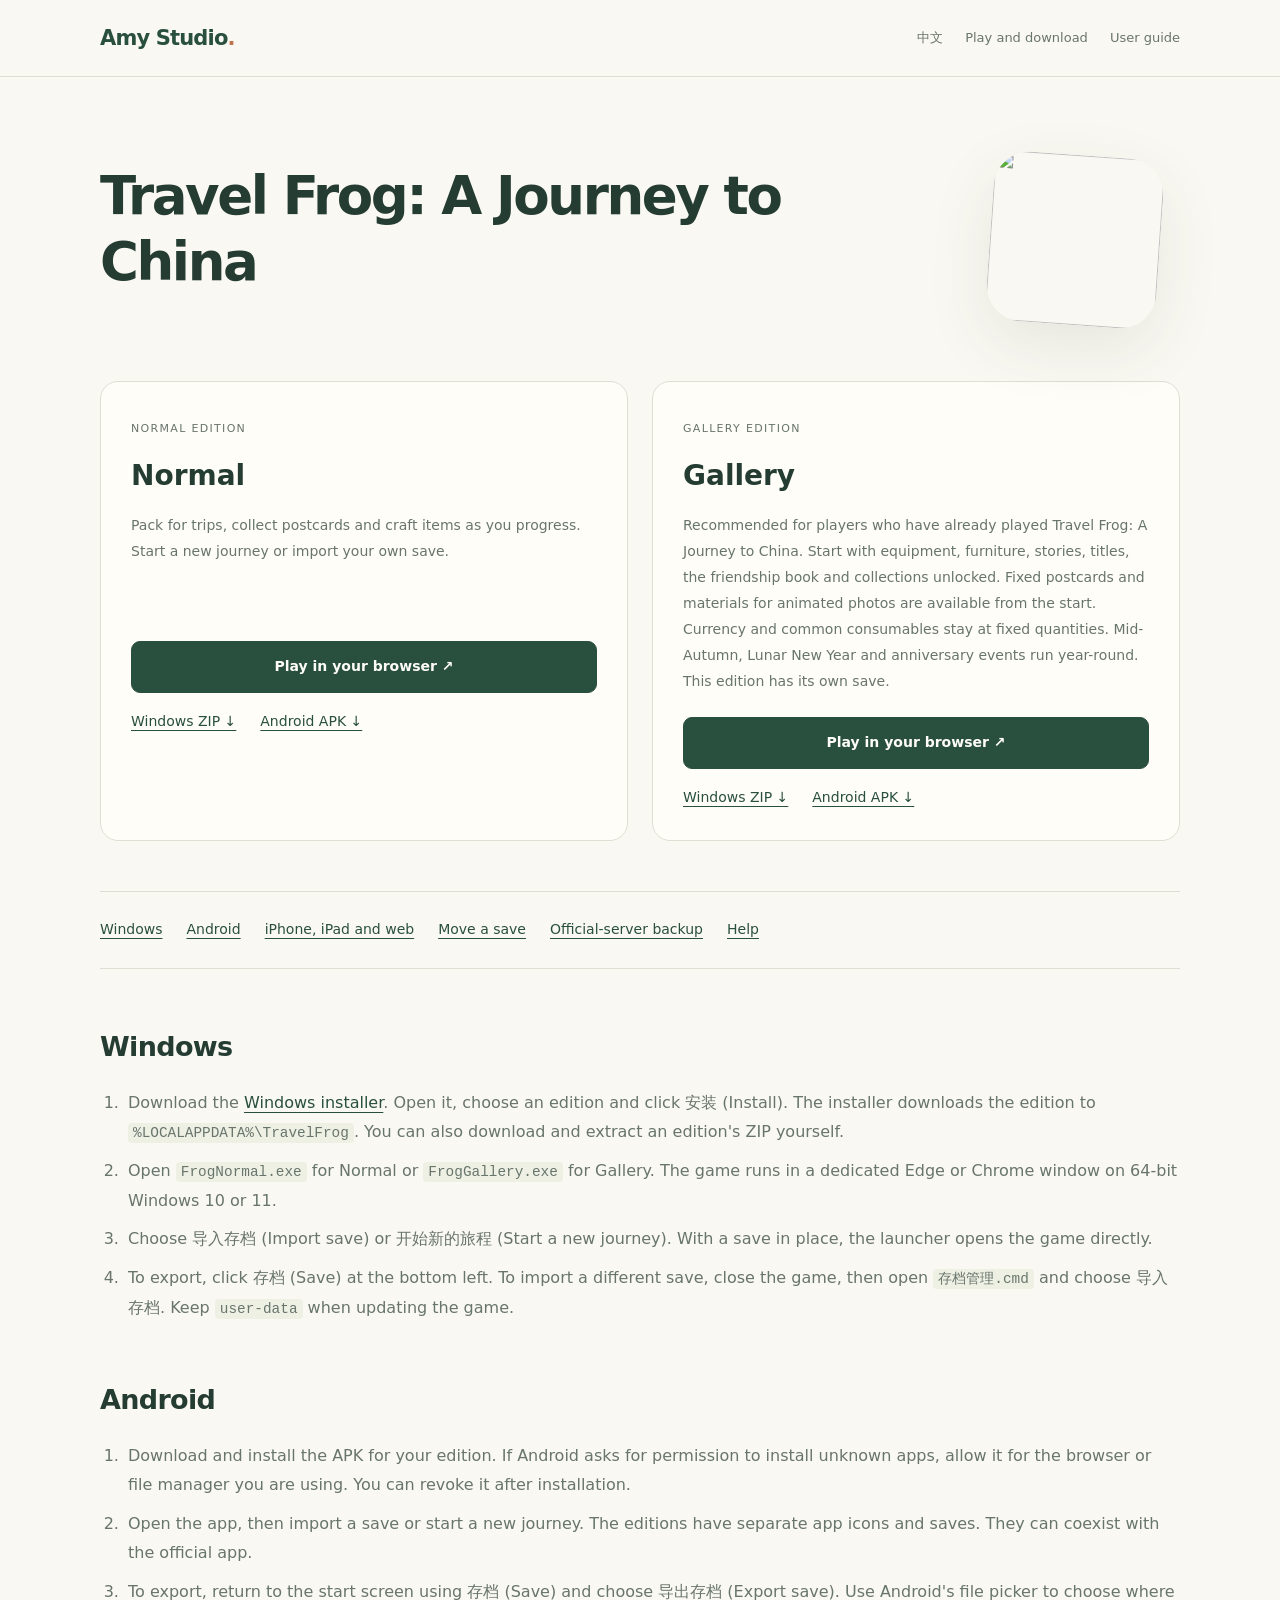
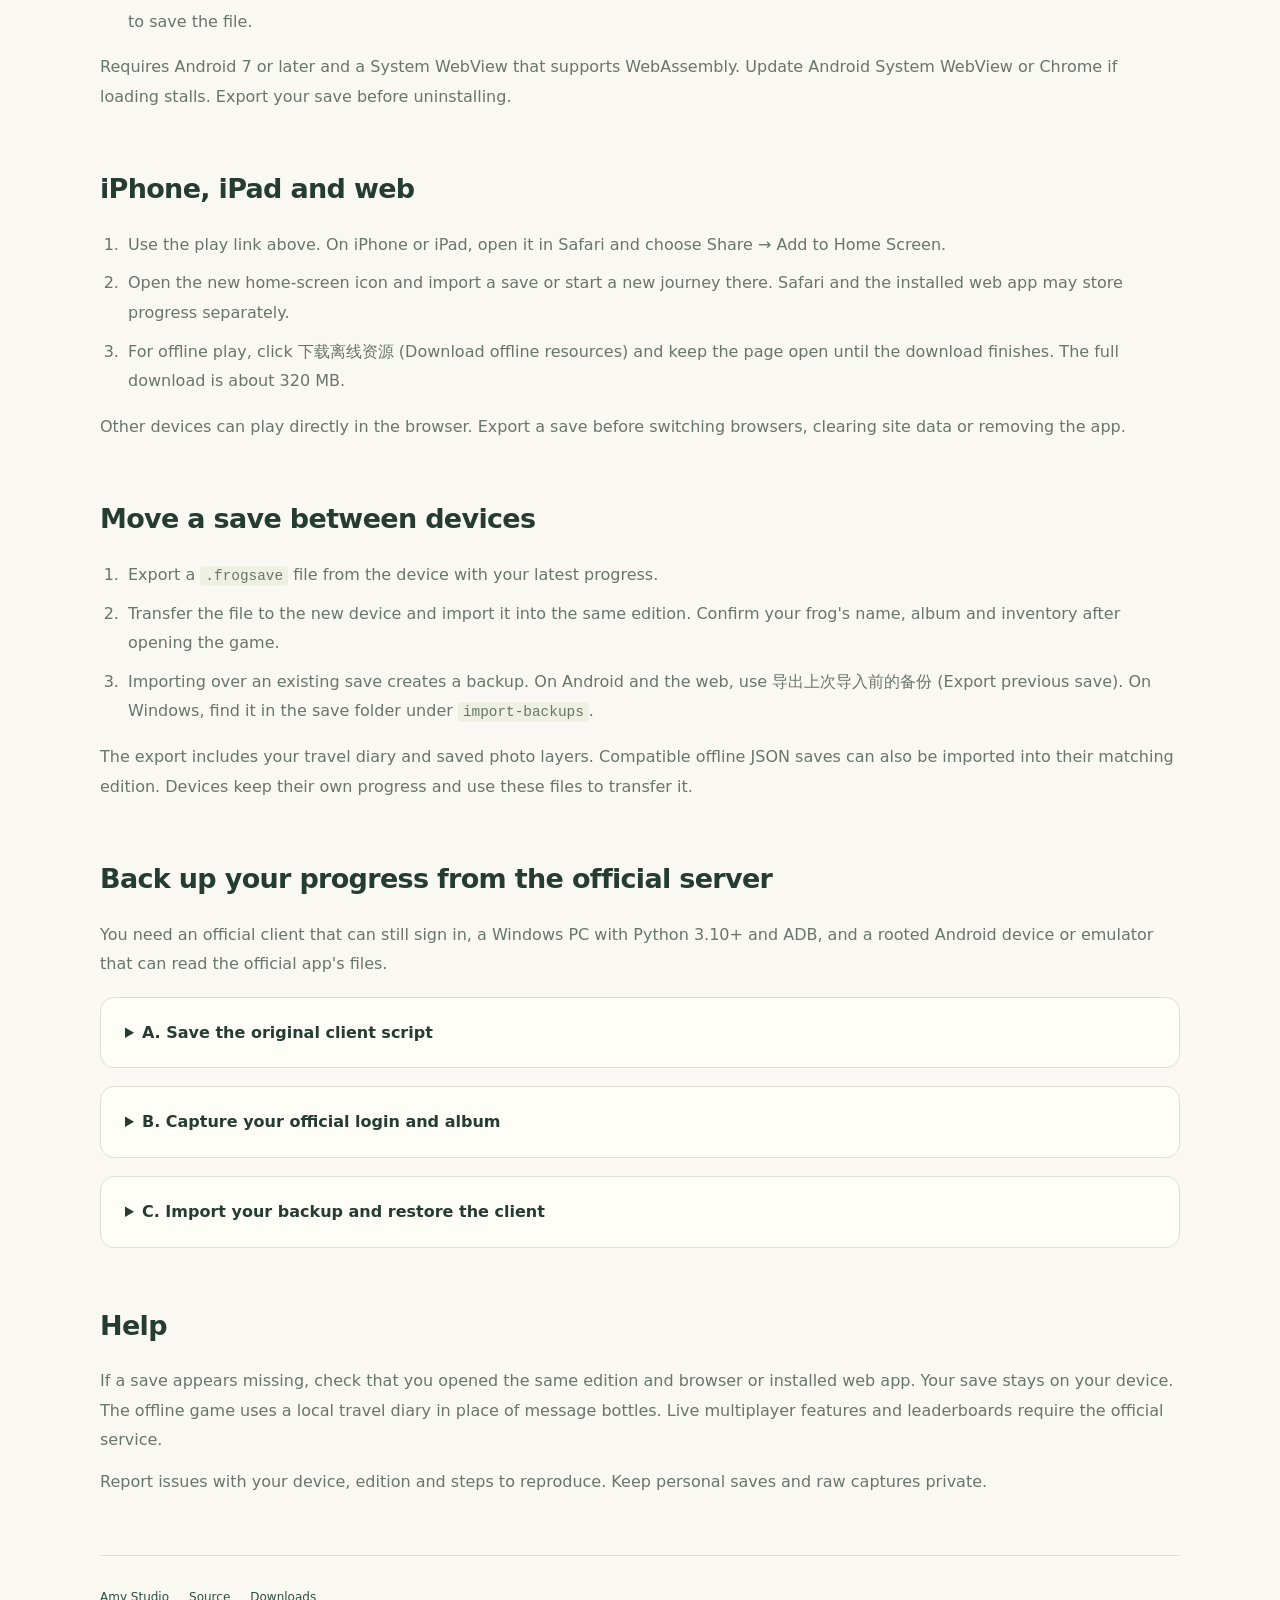
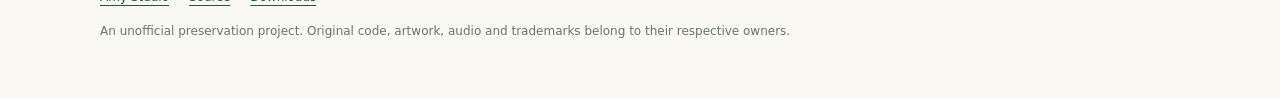
==== mobile/studio.en.html @ 12078e26 "Fix offline client interactions and sign Android editions" ====
<!doctype html>
<html lang="en">
<head>
<meta charset="utf-8"><meta name="viewport" content="width=device-width,initial-scale=1">
<meta name="description" content="Play Travel Frog: A Journey to China offline on the web, Windows or Android.">
<meta name="theme-color" content="#294f3e"><title>Travel Frog: A Journey to China — Amy Studio</title>
<link rel="icon" href="play/icon.png">
<link rel="stylesheet" href="studio.css">
</head>
<body>
<header class="top"><div class="shell"><a class="brand" href="https://amy22707.github.io/amy-studio/">Amy Studio<span>.</span></a><nav aria-label="Page navigation"><a href="index.html" lang="zh-CN" hreflang="zh-CN">中文</a><a href="#versions">Play and download</a><a href="#guide">User guide</a></nav></div></header>
<main class="shell">
<div class="hero"><h1>Travel Frog: A Journey to China</h1><img src="play/icon-192.png" width="170" height="170" alt=""></div>
<div class="grid" id="versions">
<article class="card"><span class="edition">NORMAL EDITION</span><h2>Normal</h2><p>Pack for trips, collect postcards and craft items as you progress. Start a new journey or import your own save.</p><a class="button" href="play/index.html?edition=normal">Play in your browser ↗</a><div class="downloads"><a href="https://github.com/Amy22707/Travel-Frog/releases/latest/download/TravelFrogNormal-Windows.zip">Windows ZIP ↓</a><a href="https://github.com/Amy22707/Travel-Frog/releases/latest/download/FrogNormal.apk">Android APK ↓</a></div></article>
<article class="card"><span class="edition">GALLERY EDITION</span><h2>Gallery</h2><p>Recommended for players who have already played Travel Frog: A Journey to China. Start with equipment, furniture, stories, titles, the friendship book and collections unlocked. Fixed postcards and materials for animated photos are available from the start. Currency and common consumables stay at fixed quantities. Mid-Autumn, Lunar New Year and anniversary events run year-round. This edition has its own save.</p><a class="button" href="play/index.html?edition=gallery">Play in your browser ↗</a><div class="downloads"><a href="https://github.com/Amy22707/Travel-Frog/releases/latest/download/TravelFrogGallery-Windows.zip">Windows ZIP ↓</a><a href="https://github.com/Amy22707/Travel-Frog/releases/latest/download/FrogGallery.apk">Android APK ↓</a></div></article>
</div>
<nav class="contents" id="guide" aria-label="Guide contents"><a href="#windows">Windows</a><a href="#android">Android</a><a href="#ios">iPhone, iPad and web</a><a href="#saves">Move a save</a><a href="#official">Official-server backup</a><a href="#faq">Help</a></nav>
<section id="windows"><h2>Windows</h2><ol>
<li>Download the <a href="https://github.com/Amy22707/Travel-Frog/releases/latest/download/TravelFrogSetup.exe">Windows installer</a>. Open it, choose an edition and click 安装 (Install). The installer downloads the edition to <code>%LOCALAPPDATA%\TravelFrog</code>. You can also download and extract an edition's ZIP yourself.</li>
<li>Open <code>FrogNormal.exe</code> for Normal or <code>FrogGallery.exe</code> for Gallery. The game runs in a dedicated Edge or Chrome window on 64-bit Windows 10 or 11.</li>
<li>Choose 导入存档 (Import save) or 开始新的旅程 (Start a new journey). With a save in place, the launcher opens the game directly.</li>
<li>To export, click 存档 (Save) at the bottom left. To import a different save, close the game, then open <code>存档管理.cmd</code> and choose 导入存档. Keep <code>user-data</code> when updating the game.</li>
</ol></section>
<section id="android"><h2>Android</h2><ol>
<li>Download and install the APK for your edition. If Android asks for permission to install unknown apps, allow it for the browser or file manager you are using. You can revoke it after installation.</li>
<li>Open the app, then import a save or start a new journey. The editions have separate app icons and saves. They can coexist with the official app.</li>
<li>To export, return to the start screen using 存档 (Save) and choose 导出存档 (Export save). Use Android's file picker to choose where to save the file.</li>
</ol><p>Requires Android 7 or later and a System WebView that supports WebAssembly. Update Android System WebView or Chrome if loading stalls. Export your save before uninstalling.</p></section>
<section id="ios"><h2>iPhone, iPad and web</h2><ol>
<li>Use the play link above. On iPhone or iPad, open it in Safari and choose Share → Add to Home Screen.</li>
<li>Open the new home-screen icon and import a save or start a new journey there. Safari and the installed web app may store progress separately.</li>
<li>For offline play, click 下载离线资源 (Download offline resources) and keep the page open until the download finishes. The full download is about 320 MB.</li>
</ol><p>Other devices can play directly in the browser. Export a save before switching browsers, clearing site data or removing the app.</p></section>
<section id="saves"><h2>Move a save between devices</h2><ol>
<li>Export a <code>.frogsave</code> file from the device with your latest progress.</li>
<li>Transfer the file to the new device and import it into the same edition. Confirm your frog's name, album and inventory after opening the game.</li>
<li>Importing over an existing save creates a backup. On Android and the web, use 导出上次导入前的备份 (Export previous save). On Windows, find it in the save folder under <code>import-backups</code>.</li>
</ol><p>The export includes your travel diary and saved photo layers. Compatible offline JSON saves can also be imported into their matching edition. Devices keep their own progress and use these files to transfer it.</p></section>
<section id="official"><h2>Back up your progress from the official server</h2>
<p>You need an official client that can still sign in, a Windows PC with Python 3.10+ and ADB, and a rooted Android device or emulator that can read the official app's files.</p>
<details><summary>A. Save the original client script</summary><p>Close the official app. In CMD, connect to the device, open a shell, become root and locate the hot-update script:</p>
<pre><code>adb shell
su
find /data/data/com.aligames.lxqw.hhb/files -type f -path '*/main.min.js#/*'</code></pre>
<p>Identify the exact file used by the running client. Replace <code>EXACT_PATH</code> below with its full path and make a backup from the root shell:</p>
<pre><code>cat "EXACT_PATH" &gt; /sdcard/Download/main.original.js
exit
exit
adb pull /sdcard/Download/main.original.js main.original.js</code></pre></details>
<details><summary>B. Capture your official login and album</summary><p>Download and extract the <a href="https://github.com/Amy22707/Travel-Frog">project source</a>. Open CMD in that directory and prepare the logging patch. Put <code>main.original.js</code> in the same directory first.</p>
<pre><code>python tools\capture\prepare_capture_client.py --input main.original.js --output main.capture.js
adb push main.capture.js /sdcard/Download/main.capture.js
adb shell
su
cat /sdcard/Download/main.capture.js &gt; "EXACT_PATH"
exit
exit</code></pre>
<p>Open a separate CMD window and start capture before opening the official app:</p>
<pre><code>adb logcat -v threadtime &gt; official_raw_logcat_LOCAL_ONLY.txt</code></pre>
<p>Sign in and wait for your courtyard and room to load. Visit your albums, gift box, recycle bin, animated photos, diary and other screens whose progress you want to keep. Open individual photos to capture their layers. Close the app, then stop logging with Ctrl+C.</p></details>
<details><summary>C. Import your backup and restore the client</summary>
<pre><code>python tools\capture\parse_warehouse_capture.py --src official_raw_logcat_LOCAL_ONLY.txt --out official-backup</code></pre>
<p>Check the generated summaries for missing data or parsing errors. Import <code>official-backup\protocol_full_LOCAL_ONLY.jsonl</code> into the Normal edition, then export a <code>.frogsave</code>. Keep the raw log and full protocol file on your own device. Restore the original script while the official app is closed:</p>
<pre><code>adb push main.original.js /sdcard/Download/main.original.js
adb shell
su
cat /sdcard/Download/main.original.js &gt; "EXACT_PATH"
exit
exit</code></pre></details>
</section>
<section id="faq"><h2>Help</h2><p>If a save appears missing, check that you opened the same edition and browser or installed web app. Your save stays on your device. The offline game uses a local travel diary in place of message bottles. Live multiplayer features and leaderboards require the official service.</p><p>Report issues with your device, edition and steps to reproduce. Keep personal saves and raw captures private.</p></section>
</main>
<footer class="shell"><div class="links"><a href="https://amy22707.github.io/amy-studio/">Amy Studio</a><a href="https://github.com/Amy22707/Travel-Frog">Source</a><a href="https://github.com/Amy22707/Travel-Frog/releases">Downloads</a></div><p>An unofficial preservation project. Original code, artwork, audio and trademarks belong to their respective owners.</p></footer>
</body>
</html>
---- mobile/studio.css ----
:root{color-scheme:light;--bg:#faf8f2;--paper:#fffdf8;--ink:#243c32;--muted:#68756c;--line:#dedfd3;--accent:#294f3e;--soft:#eef0e3;font-family:"Segoe UI","Noto Sans SC","Microsoft YaHei",system-ui,sans-serif}
*{box-sizing:border-box}html{scroll-behavior:smooth;scroll-padding-top:84px}body{margin:0;background:var(--bg);color:var(--ink);line-height:1.85}a{color:var(--accent);text-underline-offset:4px}a:focus-visible,summary:focus-visible{outline:2px solid var(--accent);outline-offset:5px}.shell{width:min(1080px,calc(100% - 64px));margin:auto}.top{border-bottom:1px solid var(--line)}.top .shell{min-height:76px;display:flex;align-items:center;justify-content:space-between;gap:20px}.brand{font-size:21px;font-weight:700;letter-spacing:-.04em;text-decoration:none}.brand span{color:#c0744d}.top nav{display:flex;gap:22px;font-size:13px}.top nav a{text-decoration:none;color:var(--muted)}.hero{display:grid;grid-template-columns:1fr 190px;gap:60px;align-items:center;padding:78px 0 56px}.eyebrow{font-size:11px;letter-spacing:.14em;color:var(--muted);margin:0 0 18px}.hero h1{font-size:clamp(32px,5vw,53px);line-height:1.25;letter-spacing:-.045em;margin:0 0 22px;font-weight:600}.hero p{max-width:630px}.hero img{width:170px;border-radius:36px;transform:rotate(4deg);box-shadow:0 22px 64px #29422f18}p{margin:12px 0;color:var(--muted)}.tags{display:flex;flex-wrap:wrap;gap:8px;margin-top:22px}.tags span{border:1px solid var(--line);border-radius:6px;padding:3px 10px;font-size:12px}.grid{display:grid;grid-template-columns:1fr 1fr;gap:24px}.card{padding:30px;border:1px solid var(--line);border-radius:18px;background:var(--paper)}.card h2{margin:8px 0;font-size:28px;font-weight:600}.edition{font-size:11px;letter-spacing:.12em;color:var(--muted)}.card p{min-height:106px;font-size:14px}.button{display:flex;align-items:center;justify-content:center;padding:12px 20px;border:1px solid var(--accent);border-radius:9px;text-decoration:none;font-size:14px;font-weight:600;background:var(--accent);color:var(--paper);margin:22px 0 16px}.downloads{display:flex;gap:24px;flex-wrap:wrap;font-size:14px}.note{background:var(--soft);border-radius:12px;padding:18px 22px;font-size:14px;margin:26px 0}.note p{margin:0}.contents{display:flex;flex-wrap:wrap;gap:10px 24px;padding:25px 0;border-block:1px solid var(--line);margin:50px 0}.contents a{font-size:14px}section{margin:58px 0}section h2{font-size:27px;line-height:1.5;font-weight:600;letter-spacing:-.025em;margin:0 0 20px}h3{font-size:18px;margin:28px 0 12px}ol,ul{padding-left:24px;color:var(--muted)}li{padding-left:4px;margin:9px 0}strong{color:var(--ink);font-weight:600}code{font-family:Consolas,ui-monospace,monospace;font-size:.9em;background:var(--soft);padding:2px 5px;border-radius:4px;overflow-wrap:anywhere}pre{padding:20px;border:1px solid var(--line);border-radius:12px;background:var(--paper);overflow:auto;line-height:1.7}pre code{background:transparent;padding:0;overflow-wrap:normal}.table-wrap{overflow:auto}table{width:100%;border-collapse:collapse;font-size:14px;text-align:left}td,th{padding:13px 15px;border-bottom:1px solid var(--line)}td{color:var(--muted)}th{background:var(--soft)}details{border:1px solid var(--line);border-radius:14px;background:var(--paper);padding:20px 24px;margin:18px 0}summary{cursor:pointer;font-size:16px;font-weight:600}.fine{font-size:13px}footer{margin-top:70px;padding:30px 0 45px;border-top:1px solid var(--line);font-size:12px;color:var(--muted)}footer .links{display:flex;gap:20px;margin-bottom:12px}.section-no{font-size:12px;color:#aa6949;display:block;letter-spacing:.12em;margin-bottom:8px}
@media(prefers-color-scheme:dark){:root{color-scheme:dark;--bg:#151d19;--paper:#1c2721;--ink:#ecf0e5;--muted:#abb9ad;--line:#36443b;--accent:#b8d7b8;--soft:#2b3b2e}.button{color:var(--bg)}}
@media(max-width:640px){.shell{width:calc(100% - 36px)}.top .shell{min-height:68px}.top nav{gap:14px}.top nav a[href="#versions"]{display:none}.hero{grid-template-columns:1fr 80px;gap:16px;padding:44px 0 34px}.hero img{width:76px;height:auto;border-radius:18px;align-self:start;margin-top:25px}.hero h1{font-size:32px}.hero p{font-size:14px}.eyebrow{font-size:10px}.grid{grid-template-columns:1fr}.card{padding:24px}.card p{min-height:0}section{margin:42px 0}section h2{font-size:23px}.contents{margin:34px 0}details{padding:18px}pre{padding:14px;font-size:12px}}
@media(prefers-reduced-motion:reduce){html{scroll-behavior:auto}}
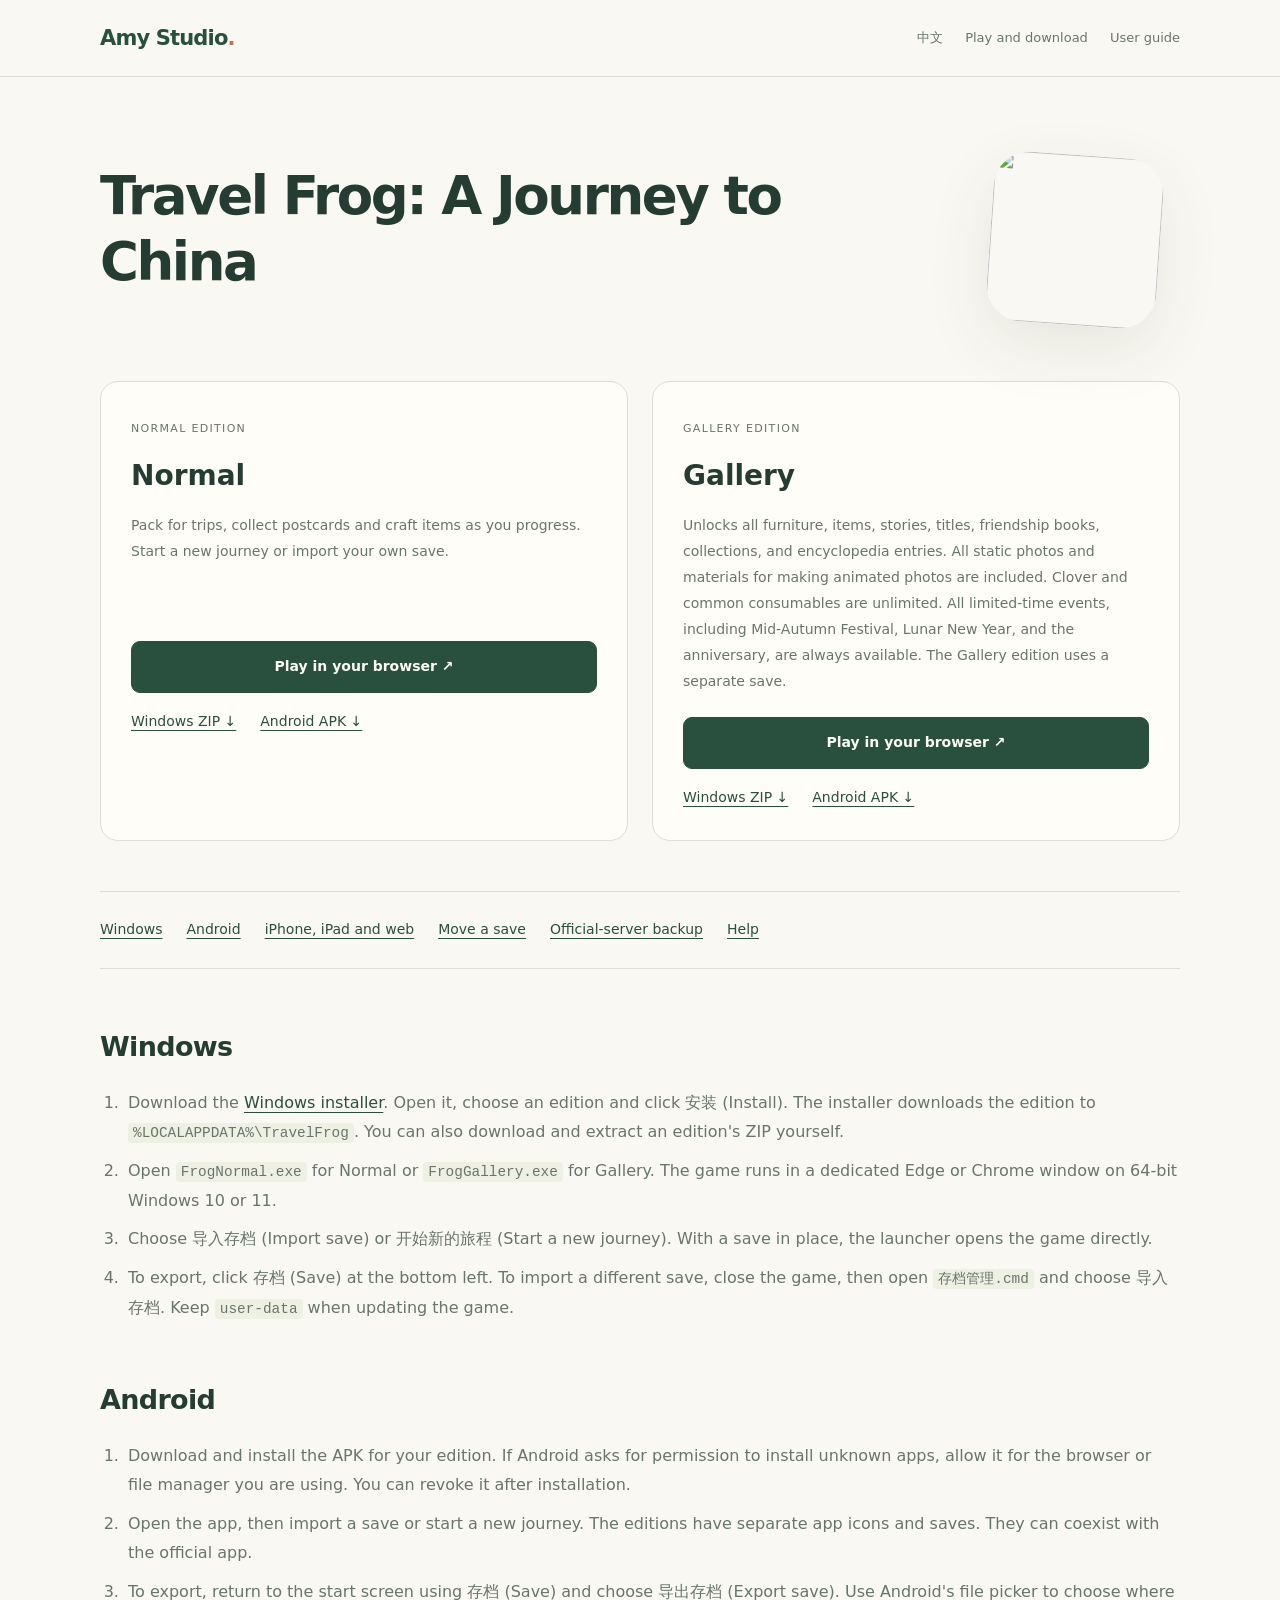
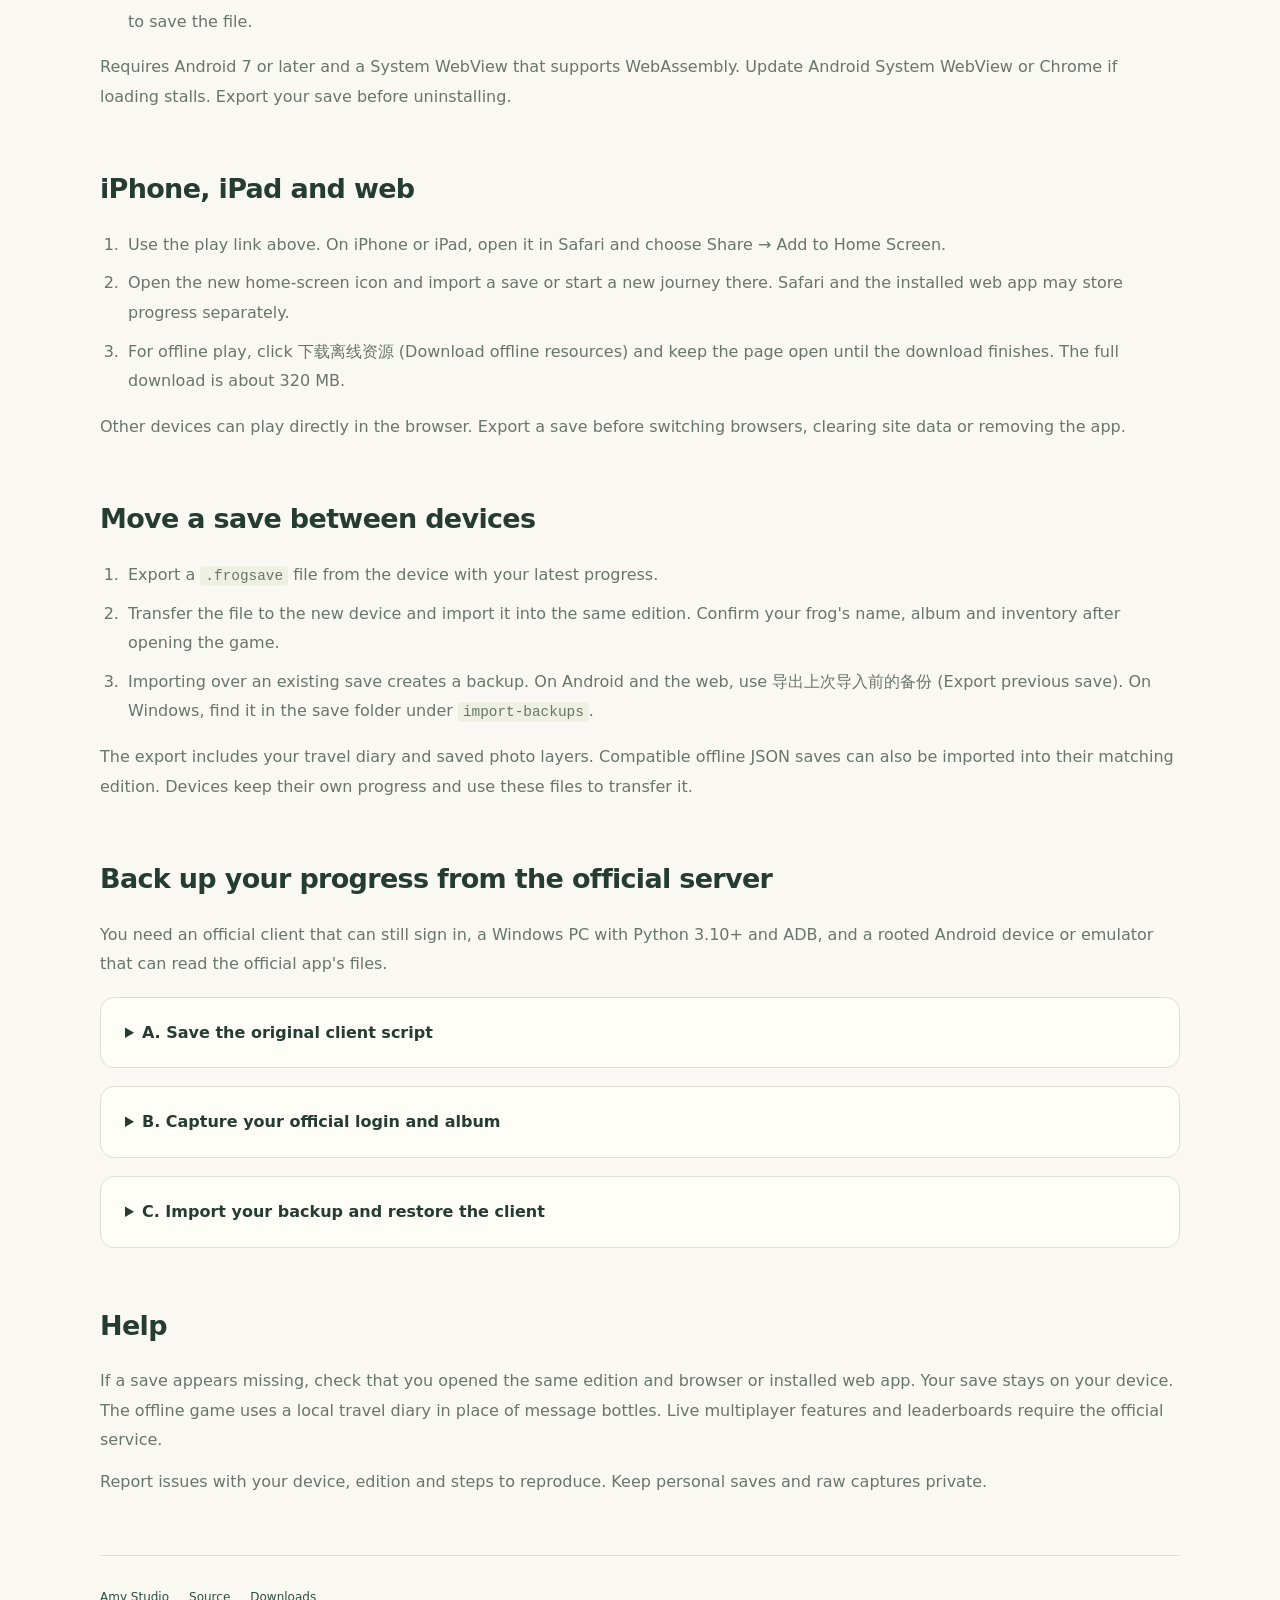
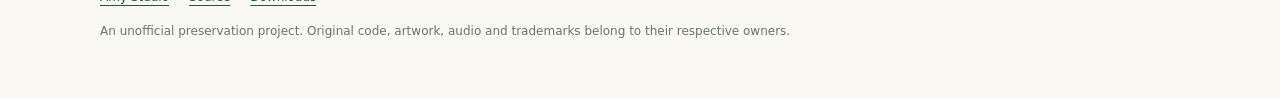
==== commit 9df466d9: "Update Gallery edition text in the web templates" ====
--- a/mobile/studio.en.html
+++ b/mobile/studio.en.html
@@ -13,7 +13,7 @@
 <div class="hero"><h1>Travel Frog: A Journey to China</h1><img src="play/icon-192.png" width="170" height="170" alt=""></div>
 <div class="grid" id="versions">
 <article class="card"><span class="edition">NORMAL EDITION</span><h2>Normal</h2><p>Pack for trips, collect postcards and craft items as you progress. Start a new journey or import your own save.</p><a class="button" href="play/index.html?edition=normal">Play in your browser ↗</a><div class="downloads"><a href="https://github.com/Amy22707/Travel-Frog/releases/latest/download/TravelFrogNormal-Windows.zip">Windows ZIP ↓</a><a href="https://github.com/Amy22707/Travel-Frog/releases/latest/download/FrogNormal.apk">Android APK ↓</a></div></article>
-<article class="card"><span class="edition">GALLERY EDITION</span><h2>Gallery</h2><p>Recommended for players who have already played Travel Frog: A Journey to China. Start with equipment, furniture, stories, titles, the friendship book and collections unlocked. Fixed postcards and materials for animated photos are available from the start. Currency and common consumables stay at fixed quantities. Mid-Autumn, Lunar New Year and anniversary events run year-round. This edition has its own save.</p><a class="button" href="play/index.html?edition=gallery">Play in your browser ↗</a><div class="downloads"><a href="https://github.com/Amy22707/Travel-Frog/releases/latest/download/TravelFrogGallery-Windows.zip">Windows ZIP ↓</a><a href="https://github.com/Amy22707/Travel-Frog/releases/latest/download/FrogGallery.apk">Android APK ↓</a></div></article>
+<article class="card"><span class="edition">GALLERY EDITION</span><h2>Gallery</h2><p>Unlocks all furniture, items, stories, titles, friendship books, collections, and encyclopedia entries. All static photos and materials for making animated photos are included. Clover and common consumables are unlimited. All limited-time events, including Mid-Autumn Festival, Lunar New Year, and the anniversary, are always available. The Gallery edition uses a separate save.</p><a class="button" href="play/index.html?edition=gallery">Play in your browser ↗</a><div class="downloads"><a href="https://github.com/Amy22707/Travel-Frog/releases/latest/download/TravelFrogGallery-Windows.zip">Windows ZIP ↓</a><a href="https://github.com/Amy22707/Travel-Frog/releases/latest/download/FrogGallery.apk">Android APK ↓</a></div></article>
 </div>
 <nav class="contents" id="guide" aria-label="Guide contents"><a href="#windows">Windows</a><a href="#android">Android</a><a href="#ios">iPhone, iPad and web</a><a href="#saves">Move a save</a><a href="#official">Official-server backup</a><a href="#faq">Help</a></nav>
 <section id="windows"><h2>Windows</h2><ol>
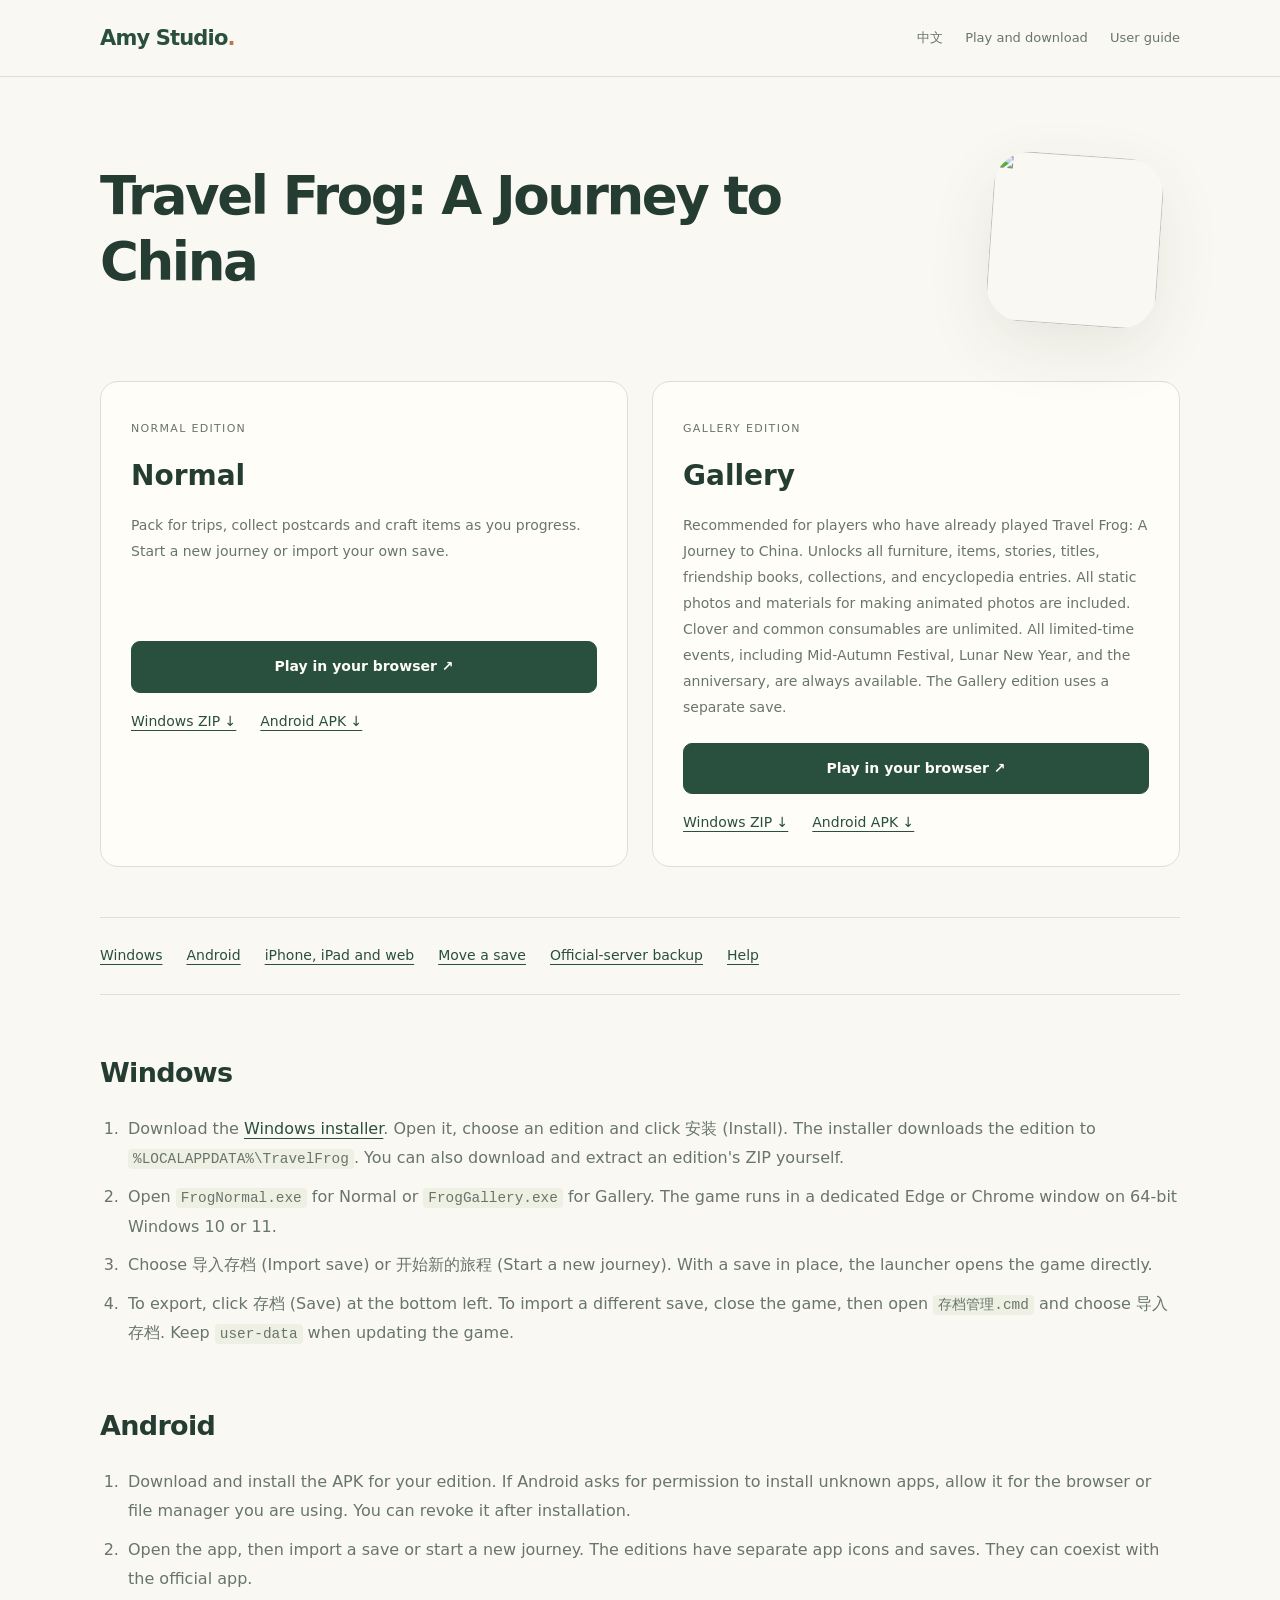
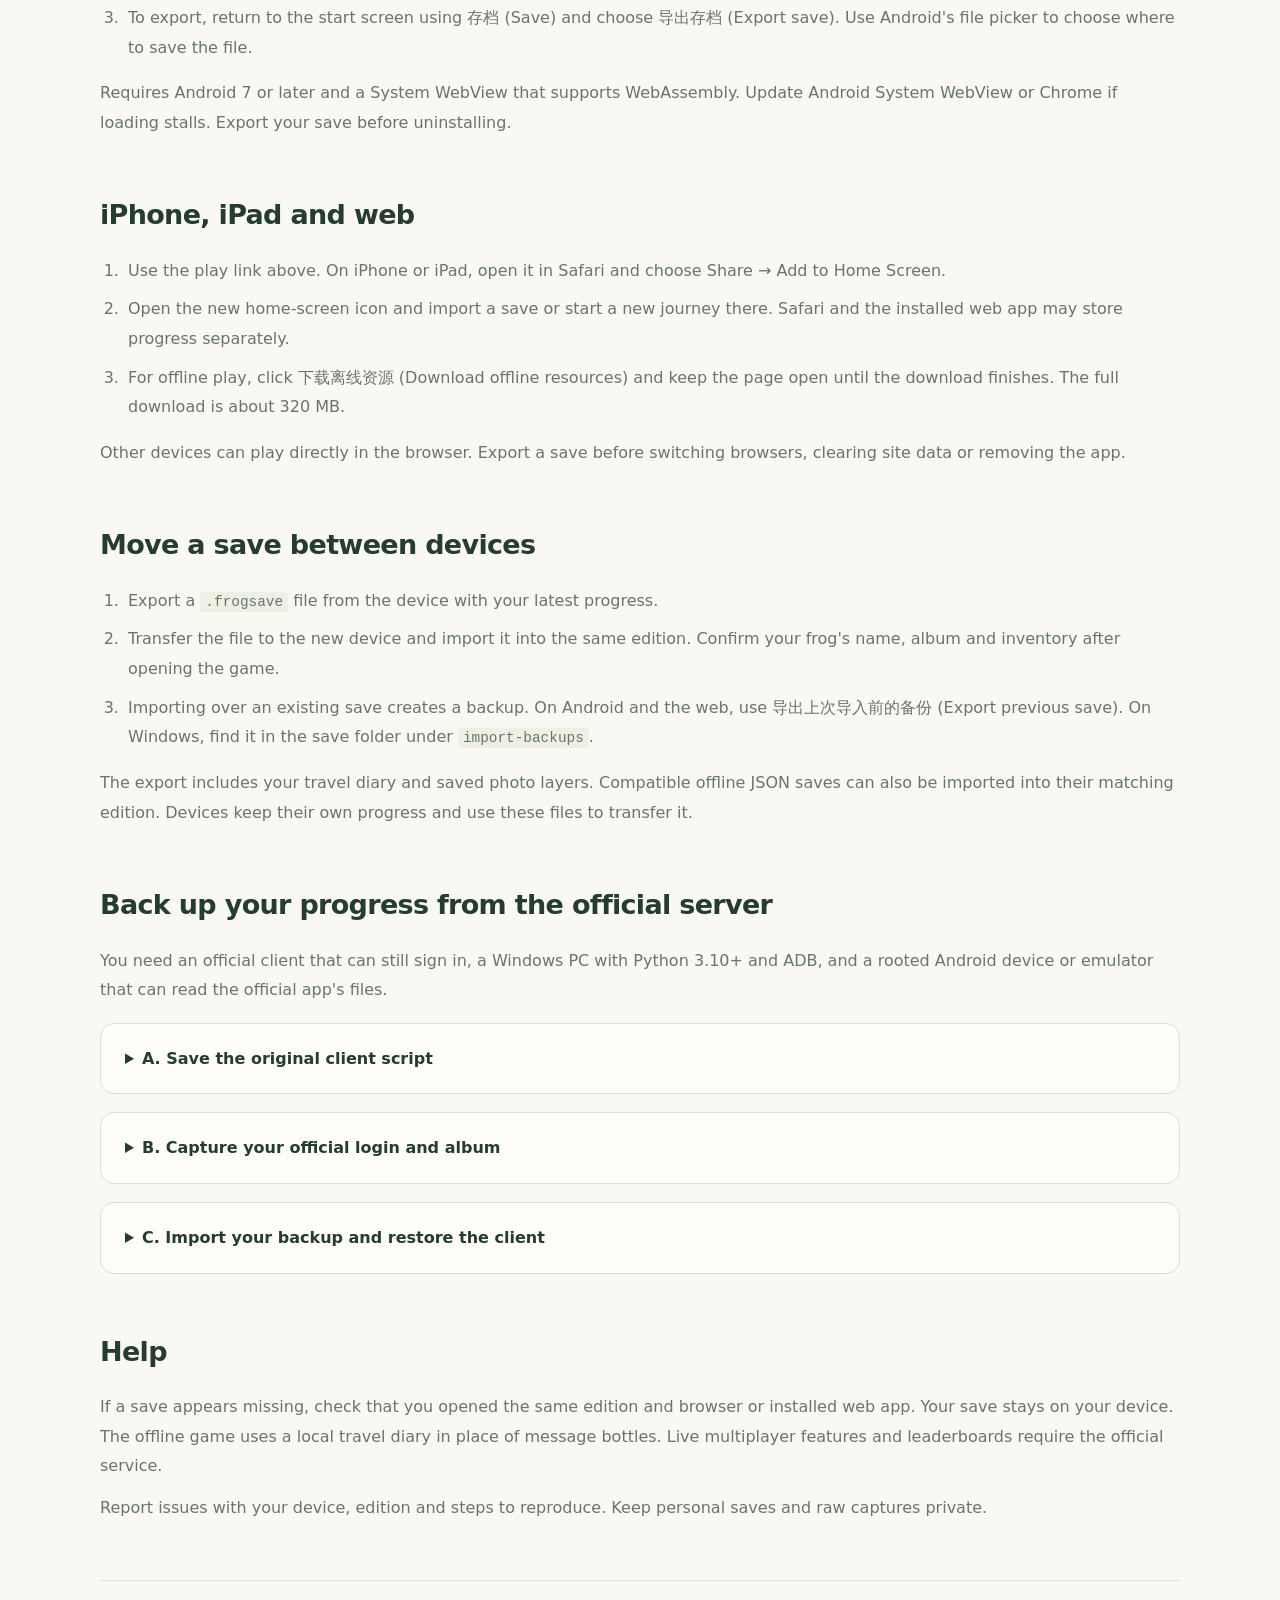
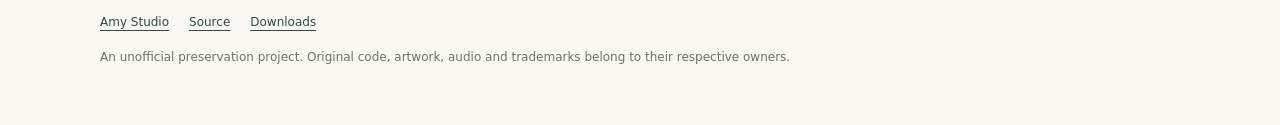
==== commit 2126c98f: "Restore the Gallery edition recommendation" ====
--- a/mobile/studio.en.html
+++ b/mobile/studio.en.html
@@ -13,7 +13,7 @@
 <div class="hero"><h1>Travel Frog: A Journey to China</h1><img src="play/icon-192.png" width="170" height="170" alt=""></div>
 <div class="grid" id="versions">
 <article class="card"><span class="edition">NORMAL EDITION</span><h2>Normal</h2><p>Pack for trips, collect postcards and craft items as you progress. Start a new journey or import your own save.</p><a class="button" href="play/index.html?edition=normal">Play in your browser ↗</a><div class="downloads"><a href="https://github.com/Amy22707/Travel-Frog/releases/latest/download/TravelFrogNormal-Windows.zip">Windows ZIP ↓</a><a href="https://github.com/Amy22707/Travel-Frog/releases/latest/download/FrogNormal.apk">Android APK ↓</a></div></article>
-<article class="card"><span class="edition">GALLERY EDITION</span><h2>Gallery</h2><p>Unlocks all furniture, items, stories, titles, friendship books, collections, and encyclopedia entries. All static photos and materials for making animated photos are included. Clover and common consumables are unlimited. All limited-time events, including Mid-Autumn Festival, Lunar New Year, and the anniversary, are always available. The Gallery edition uses a separate save.</p><a class="button" href="play/index.html?edition=gallery">Play in your browser ↗</a><div class="downloads"><a href="https://github.com/Amy22707/Travel-Frog/releases/latest/download/TravelFrogGallery-Windows.zip">Windows ZIP ↓</a><a href="https://github.com/Amy22707/Travel-Frog/releases/latest/download/FrogGallery.apk">Android APK ↓</a></div></article>
+<article class="card"><span class="edition">GALLERY EDITION</span><h2>Gallery</h2><p>Recommended for players who have already played Travel Frog: A Journey to China. Unlocks all furniture, items, stories, titles, friendship books, collections, and encyclopedia entries. All static photos and materials for making animated photos are included. Clover and common consumables are unlimited. All limited-time events, including Mid-Autumn Festival, Lunar New Year, and the anniversary, are always available. The Gallery edition uses a separate save.</p><a class="button" href="play/index.html?edition=gallery">Play in your browser ↗</a><div class="downloads"><a href="https://github.com/Amy22707/Travel-Frog/releases/latest/download/TravelFrogGallery-Windows.zip">Windows ZIP ↓</a><a href="https://github.com/Amy22707/Travel-Frog/releases/latest/download/FrogGallery.apk">Android APK ↓</a></div></article>
 </div>
 <nav class="contents" id="guide" aria-label="Guide contents"><a href="#windows">Windows</a><a href="#android">Android</a><a href="#ios">iPhone, iPad and web</a><a href="#saves">Move a save</a><a href="#official">Official-server backup</a><a href="#faq">Help</a></nav>
 <section id="windows"><h2>Windows</h2><ol>
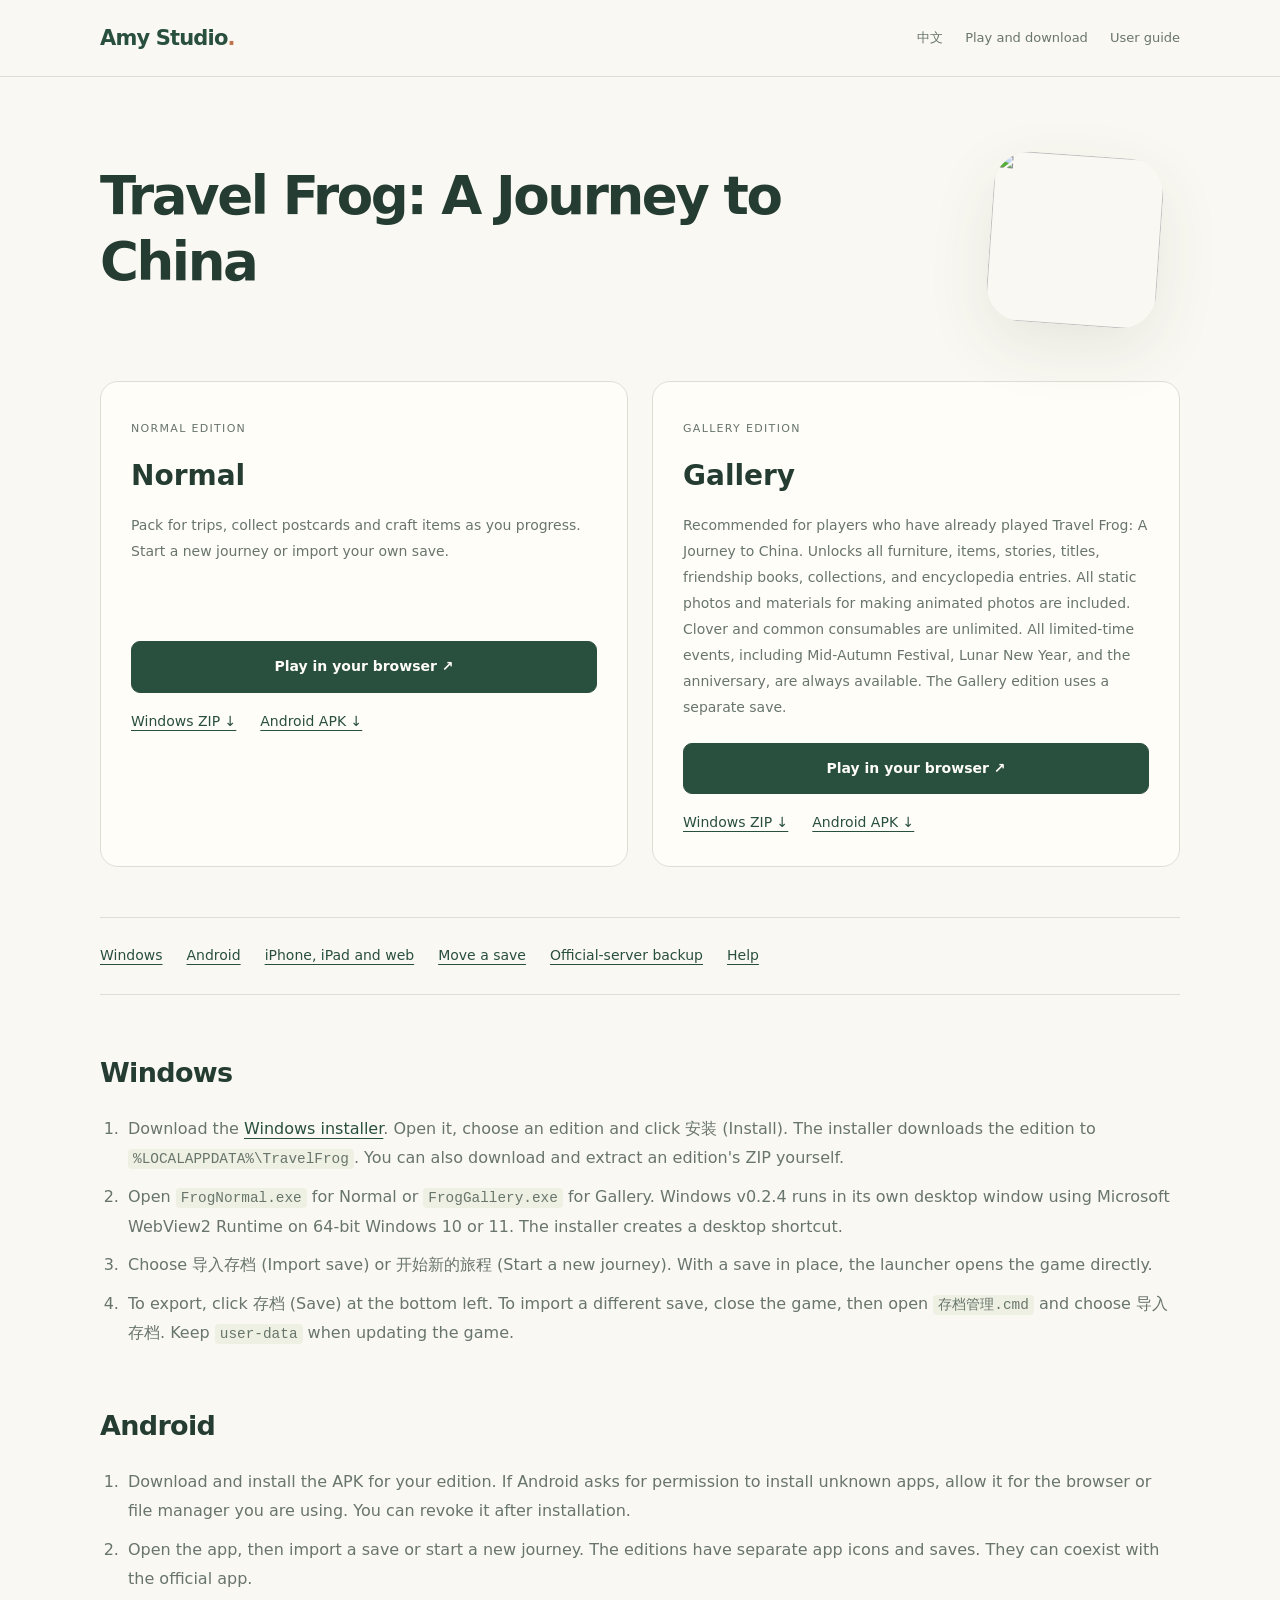
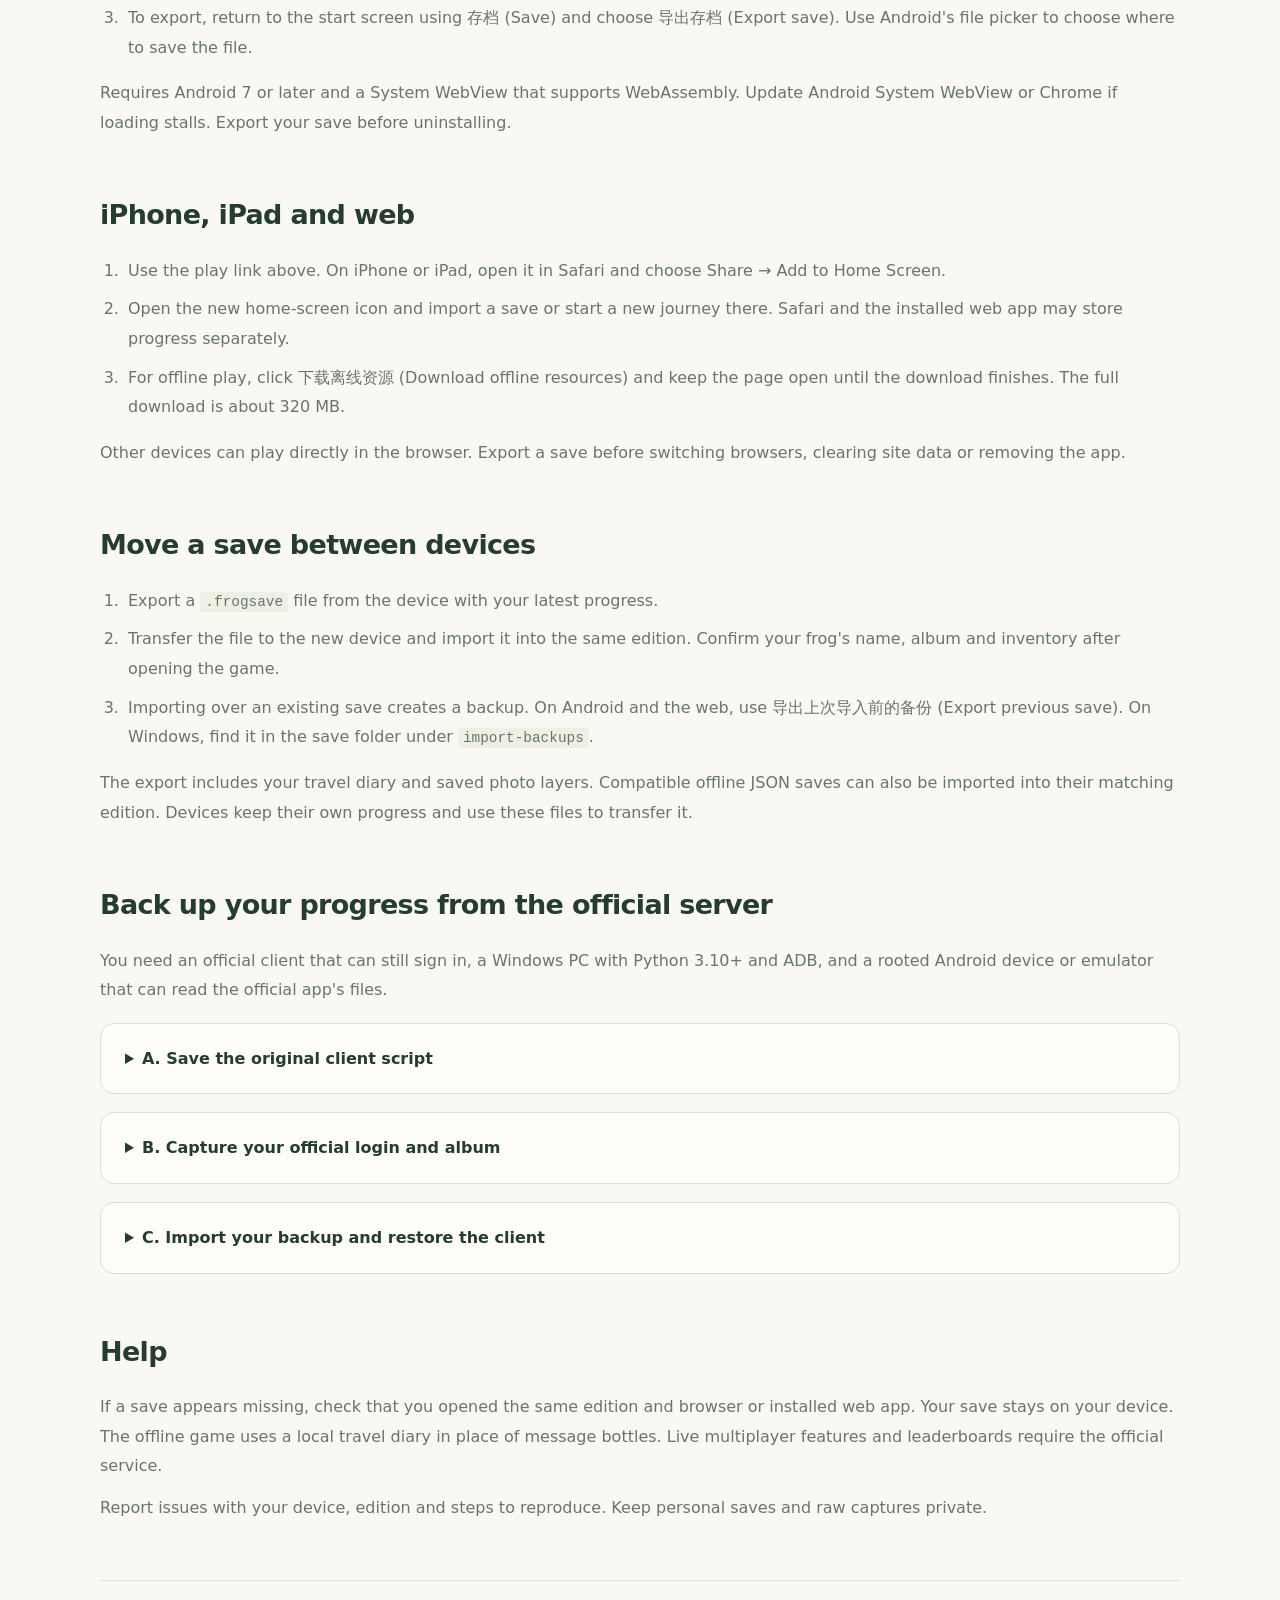
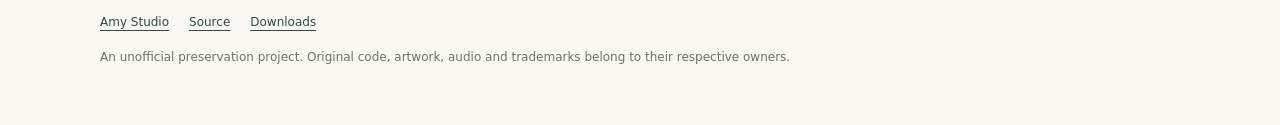
==== commit 7e9147c5: "Run Windows editions in native WebView2 windows" ====
--- a/mobile/studio.en.html
+++ b/mobile/studio.en.html
@@ -12,13 +12,13 @@
 <main class="shell">
 <div class="hero"><h1>Travel Frog: A Journey to China</h1><img src="play/icon-192.png" width="170" height="170" alt=""></div>
 <div class="grid" id="versions">
-<article class="card"><span class="edition">NORMAL EDITION</span><h2>Normal</h2><p>Pack for trips, collect postcards and craft items as you progress. Start a new journey or import your own save.</p><a class="button" href="play/index.html?edition=normal">Play in your browser ↗</a><div class="downloads"><a href="https://github.com/Amy22707/Travel-Frog/releases/latest/download/TravelFrogNormal-Windows.zip">Windows ZIP ↓</a><a href="https://github.com/Amy22707/Travel-Frog/releases/latest/download/FrogNormal.apk">Android APK ↓</a></div></article>
-<article class="card"><span class="edition">GALLERY EDITION</span><h2>Gallery</h2><p>Recommended for players who have already played Travel Frog: A Journey to China. Unlocks all furniture, items, stories, titles, friendship books, collections, and encyclopedia entries. All static photos and materials for making animated photos are included. Clover and common consumables are unlimited. All limited-time events, including Mid-Autumn Festival, Lunar New Year, and the anniversary, are always available. The Gallery edition uses a separate save.</p><a class="button" href="play/index.html?edition=gallery">Play in your browser ↗</a><div class="downloads"><a href="https://github.com/Amy22707/Travel-Frog/releases/latest/download/TravelFrogGallery-Windows.zip">Windows ZIP ↓</a><a href="https://github.com/Amy22707/Travel-Frog/releases/latest/download/FrogGallery.apk">Android APK ↓</a></div></article>
+<article class="card"><span class="edition">NORMAL EDITION</span><h2>Normal</h2><p>Pack for trips, collect postcards and craft items as you progress. Start a new journey or import your own save.</p><a class="button" href="play/index.html?edition=normal">Play in your browser ↗</a><div class="downloads"><a href="https://github.com/Amy22707/Travel-Frog/releases/latest/download/TravelFrogNormal-Windows.zip">Windows ZIP ↓</a><a href="https://github.com/Amy22707/Travel-Frog/releases/download/v0.2.3/FrogNormal.apk">Android APK ↓</a></div></article>
+<article class="card"><span class="edition">GALLERY EDITION</span><h2>Gallery</h2><p>Recommended for players who have already played Travel Frog: A Journey to China. Unlocks all furniture, items, stories, titles, friendship books, collections, and encyclopedia entries. All static photos and materials for making animated photos are included. Clover and common consumables are unlimited. All limited-time events, including Mid-Autumn Festival, Lunar New Year, and the anniversary, are always available. The Gallery edition uses a separate save.</p><a class="button" href="play/index.html?edition=gallery">Play in your browser ↗</a><div class="downloads"><a href="https://github.com/Amy22707/Travel-Frog/releases/latest/download/TravelFrogGallery-Windows.zip">Windows ZIP ↓</a><a href="https://github.com/Amy22707/Travel-Frog/releases/download/v0.2.3/FrogGallery.apk">Android APK ↓</a></div></article>
 </div>
 <nav class="contents" id="guide" aria-label="Guide contents"><a href="#windows">Windows</a><a href="#android">Android</a><a href="#ios">iPhone, iPad and web</a><a href="#saves">Move a save</a><a href="#official">Official-server backup</a><a href="#faq">Help</a></nav>
 <section id="windows"><h2>Windows</h2><ol>
 <li>Download the <a href="https://github.com/Amy22707/Travel-Frog/releases/latest/download/TravelFrogSetup.exe">Windows installer</a>. Open it, choose an edition and click 安装 (Install). The installer downloads the edition to <code>%LOCALAPPDATA%\TravelFrog</code>. You can also download and extract an edition's ZIP yourself.</li>
-<li>Open <code>FrogNormal.exe</code> for Normal or <code>FrogGallery.exe</code> for Gallery. The game runs in a dedicated Edge or Chrome window on 64-bit Windows 10 or 11.</li>
+<li>Open <code>FrogNormal.exe</code> for Normal or <code>FrogGallery.exe</code> for Gallery. Windows v0.2.4 runs in its own desktop window using Microsoft WebView2 Runtime on 64-bit Windows 10 or 11. The installer creates a desktop shortcut.</li>
 <li>Choose 导入存档 (Import save) or 开始新的旅程 (Start a new journey). With a save in place, the launcher opens the game directly.</li>
 <li>To export, click 存档 (Save) at the bottom left. To import a different save, close the game, then open <code>存档管理.cmd</code> and choose 导入存档. Keep <code>user-data</code> when updating the game.</li>
 </ol></section>
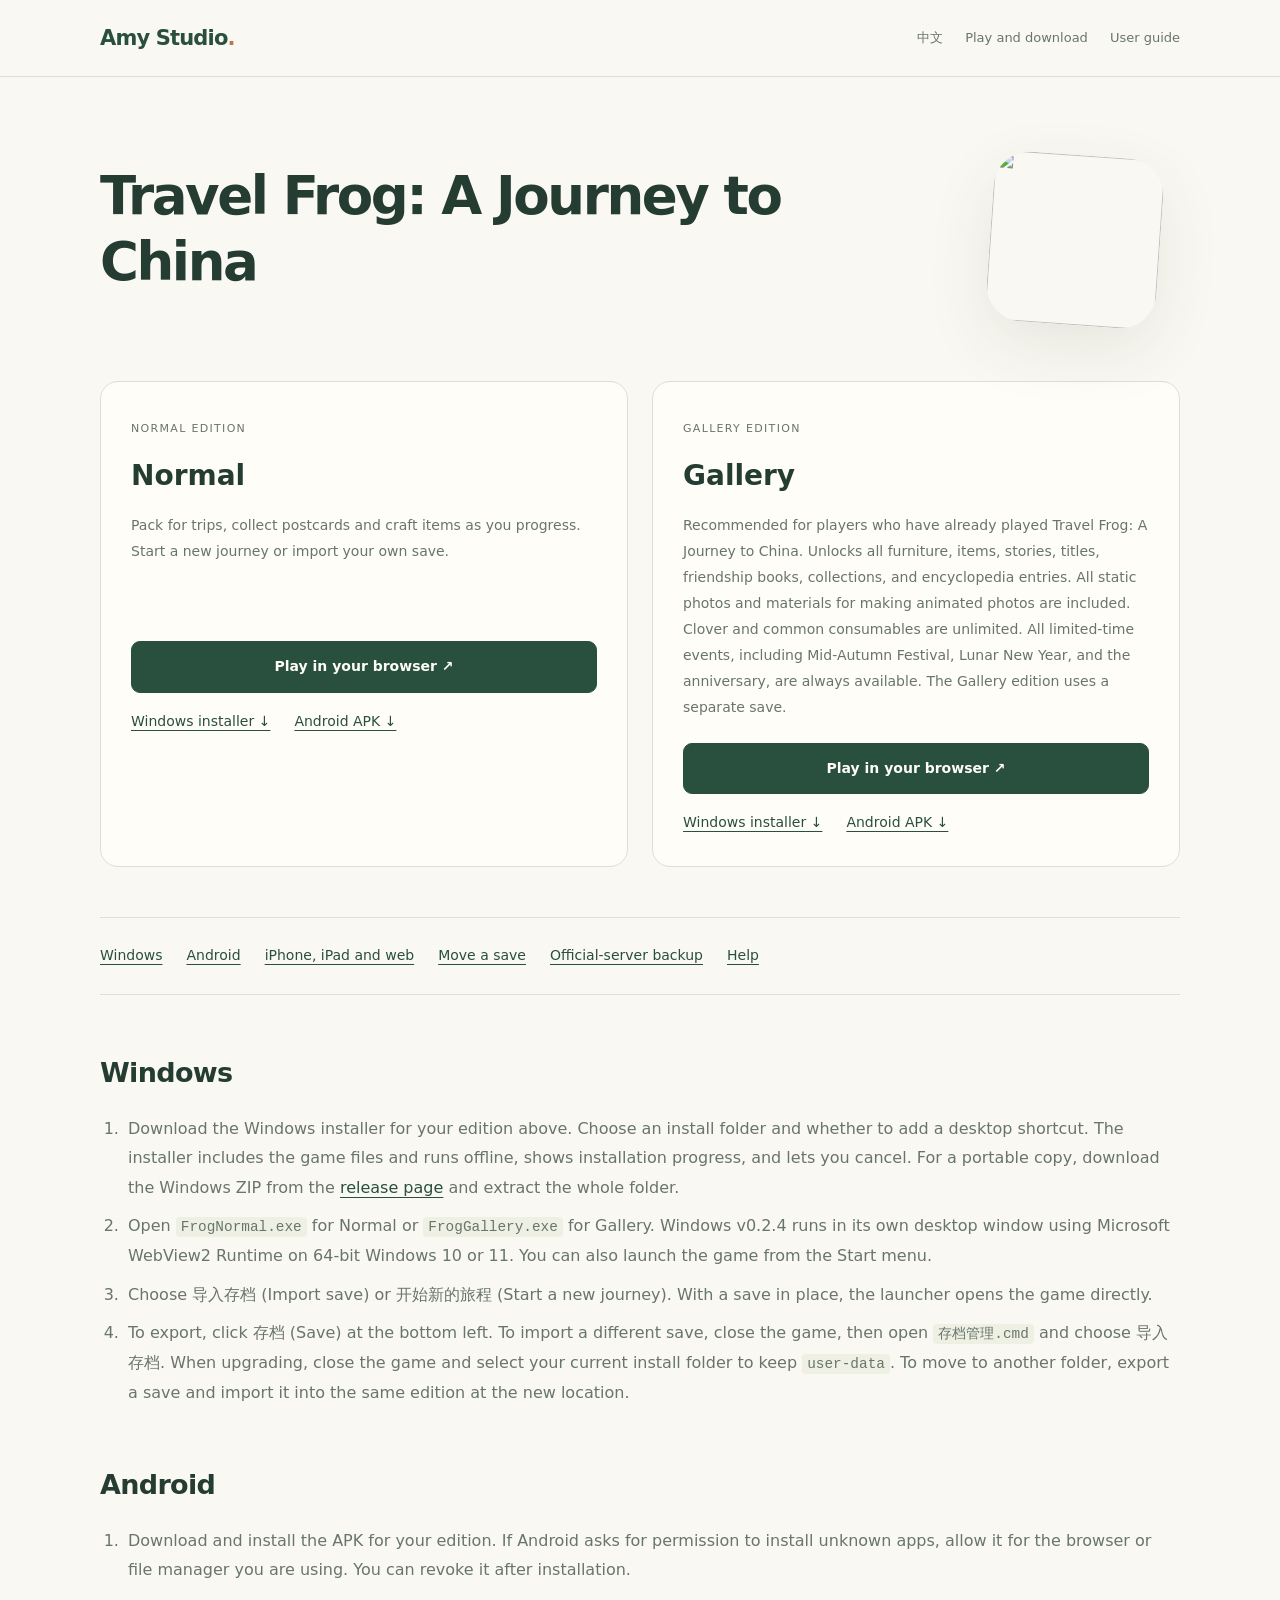
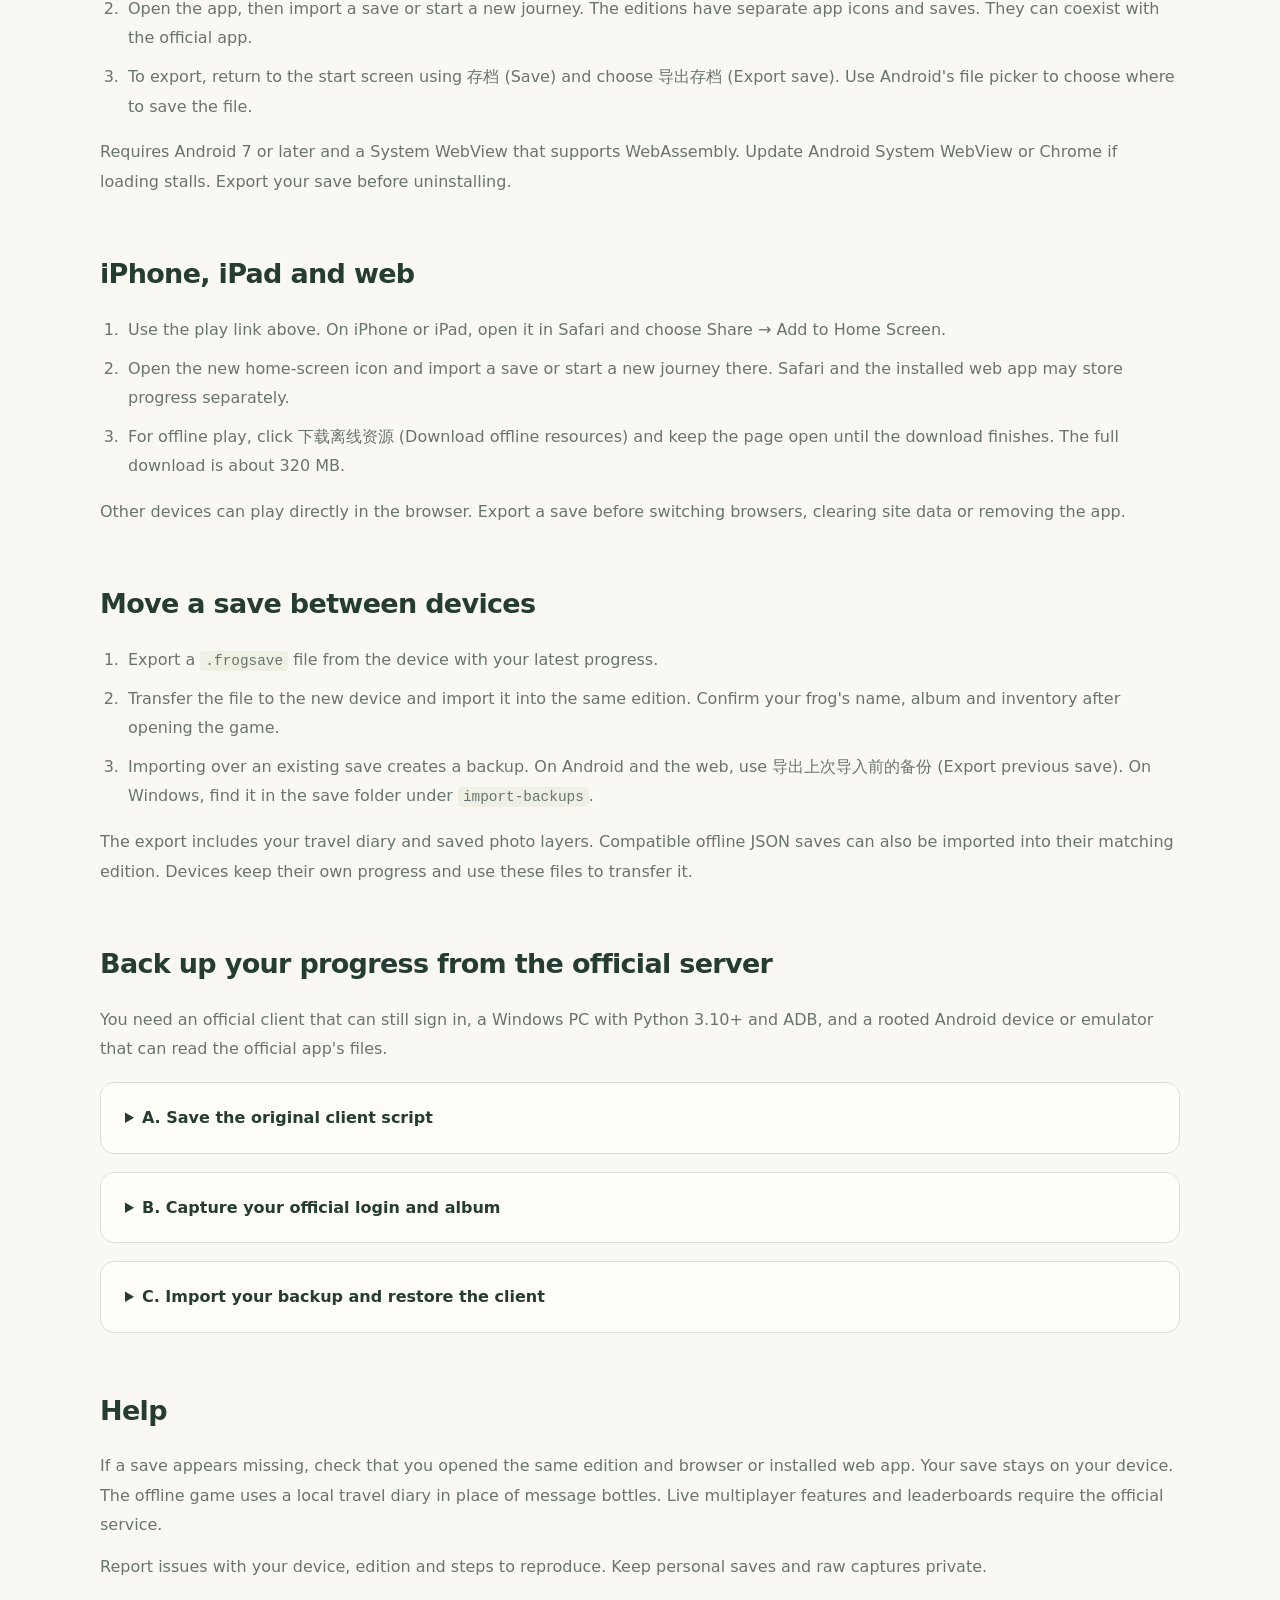
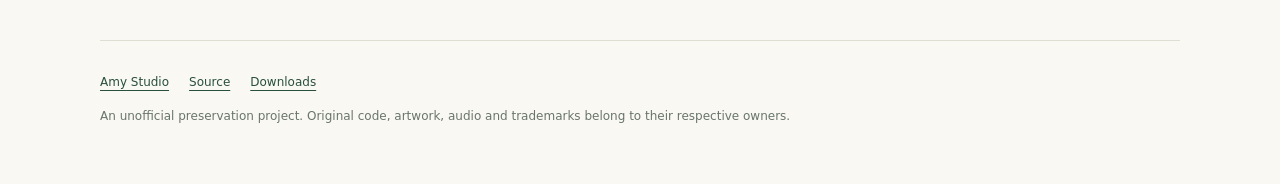
==== commit 3c6017c7: "Package both Windows editions with offline installers" ====
--- a/mobile/studio.en.html
+++ b/mobile/studio.en.html
@@ -12,15 +12,15 @@
 <main class="shell">
 <div class="hero"><h1>Travel Frog: A Journey to China</h1><img src="play/icon-192.png" width="170" height="170" alt=""></div>
 <div class="grid" id="versions">
-<article class="card"><span class="edition">NORMAL EDITION</span><h2>Normal</h2><p>Pack for trips, collect postcards and craft items as you progress. Start a new journey or import your own save.</p><a class="button" href="play/index.html?edition=normal">Play in your browser ↗</a><div class="downloads"><a href="https://github.com/Amy22707/Travel-Frog/releases/latest/download/TravelFrogNormal-Windows.zip">Windows ZIP ↓</a><a href="https://github.com/Amy22707/Travel-Frog/releases/download/v0.2.3/FrogNormal.apk">Android APK ↓</a></div></article>
-<article class="card"><span class="edition">GALLERY EDITION</span><h2>Gallery</h2><p>Recommended for players who have already played Travel Frog: A Journey to China. Unlocks all furniture, items, stories, titles, friendship books, collections, and encyclopedia entries. All static photos and materials for making animated photos are included. Clover and common consumables are unlimited. All limited-time events, including Mid-Autumn Festival, Lunar New Year, and the anniversary, are always available. The Gallery edition uses a separate save.</p><a class="button" href="play/index.html?edition=gallery">Play in your browser ↗</a><div class="downloads"><a href="https://github.com/Amy22707/Travel-Frog/releases/latest/download/TravelFrogGallery-Windows.zip">Windows ZIP ↓</a><a href="https://github.com/Amy22707/Travel-Frog/releases/download/v0.2.3/FrogGallery.apk">Android APK ↓</a></div></article>
+<article class="card"><span class="edition">NORMAL EDITION</span><h2>Normal</h2><p>Pack for trips, collect postcards and craft items as you progress. Start a new journey or import your own save.</p><a class="button" href="play/index.html?edition=normal">Play in your browser ↗</a><div class="downloads"><a href="https://github.com/Amy22707/Travel-Frog/releases/download/v0.2.4/TravelFrogNormal-Setup.exe">Windows installer ↓</a><a href="https://github.com/Amy22707/Travel-Frog/releases/download/v0.2.4/FrogNormal.apk">Android APK ↓</a></div></article>
+<article class="card"><span class="edition">GALLERY EDITION</span><h2>Gallery</h2><p>Recommended for players who have already played Travel Frog: A Journey to China. Unlocks all furniture, items, stories, titles, friendship books, collections, and encyclopedia entries. All static photos and materials for making animated photos are included. Clover and common consumables are unlimited. All limited-time events, including Mid-Autumn Festival, Lunar New Year, and the anniversary, are always available. The Gallery edition uses a separate save.</p><a class="button" href="play/index.html?edition=gallery">Play in your browser ↗</a><div class="downloads"><a href="https://github.com/Amy22707/Travel-Frog/releases/download/v0.2.4/TravelFrogGallery-Setup.exe">Windows installer ↓</a><a href="https://github.com/Amy22707/Travel-Frog/releases/download/v0.2.4/FrogGallery.apk">Android APK ↓</a></div></article>
 </div>
 <nav class="contents" id="guide" aria-label="Guide contents"><a href="#windows">Windows</a><a href="#android">Android</a><a href="#ios">iPhone, iPad and web</a><a href="#saves">Move a save</a><a href="#official">Official-server backup</a><a href="#faq">Help</a></nav>
 <section id="windows"><h2>Windows</h2><ol>
-<li>Download the <a href="https://github.com/Amy22707/Travel-Frog/releases/latest/download/TravelFrogSetup.exe">Windows installer</a>. Open it, choose an edition and click 安装 (Install). The installer downloads the edition to <code>%LOCALAPPDATA%\TravelFrog</code>. You can also download and extract an edition's ZIP yourself.</li>
-<li>Open <code>FrogNormal.exe</code> for Normal or <code>FrogGallery.exe</code> for Gallery. Windows v0.2.4 runs in its own desktop window using Microsoft WebView2 Runtime on 64-bit Windows 10 or 11. The installer creates a desktop shortcut.</li>
+<li>Download the Windows installer for your edition above. Choose an install folder and whether to add a desktop shortcut. The installer includes the game files and runs offline, shows installation progress, and lets you cancel. For a portable copy, download the Windows ZIP from the <a href="https://github.com/Amy22707/Travel-Frog/releases/tag/v0.2.4">release page</a> and extract the whole folder.</li>
+<li>Open <code>FrogNormal.exe</code> for Normal or <code>FrogGallery.exe</code> for Gallery. Windows v0.2.4 runs in its own desktop window using Microsoft WebView2 Runtime on 64-bit Windows 10 or 11. You can also launch the game from the Start menu.</li>
 <li>Choose 导入存档 (Import save) or 开始新的旅程 (Start a new journey). With a save in place, the launcher opens the game directly.</li>
-<li>To export, click 存档 (Save) at the bottom left. To import a different save, close the game, then open <code>存档管理.cmd</code> and choose 导入存档. Keep <code>user-data</code> when updating the game.</li>
+<li>To export, click 存档 (Save) at the bottom left. To import a different save, close the game, then open <code>存档管理.cmd</code> and choose 导入存档. When upgrading, close the game and select your current install folder to keep <code>user-data</code>. To move to another folder, export a save and import it into the same edition at the new location.</li>
 </ol></section>
 <section id="android"><h2>Android</h2><ol>
 <li>Download and install the APK for your edition. If Android asks for permission to install unknown apps, allow it for the browser or file manager you are using. You can revoke it after installation.</li>
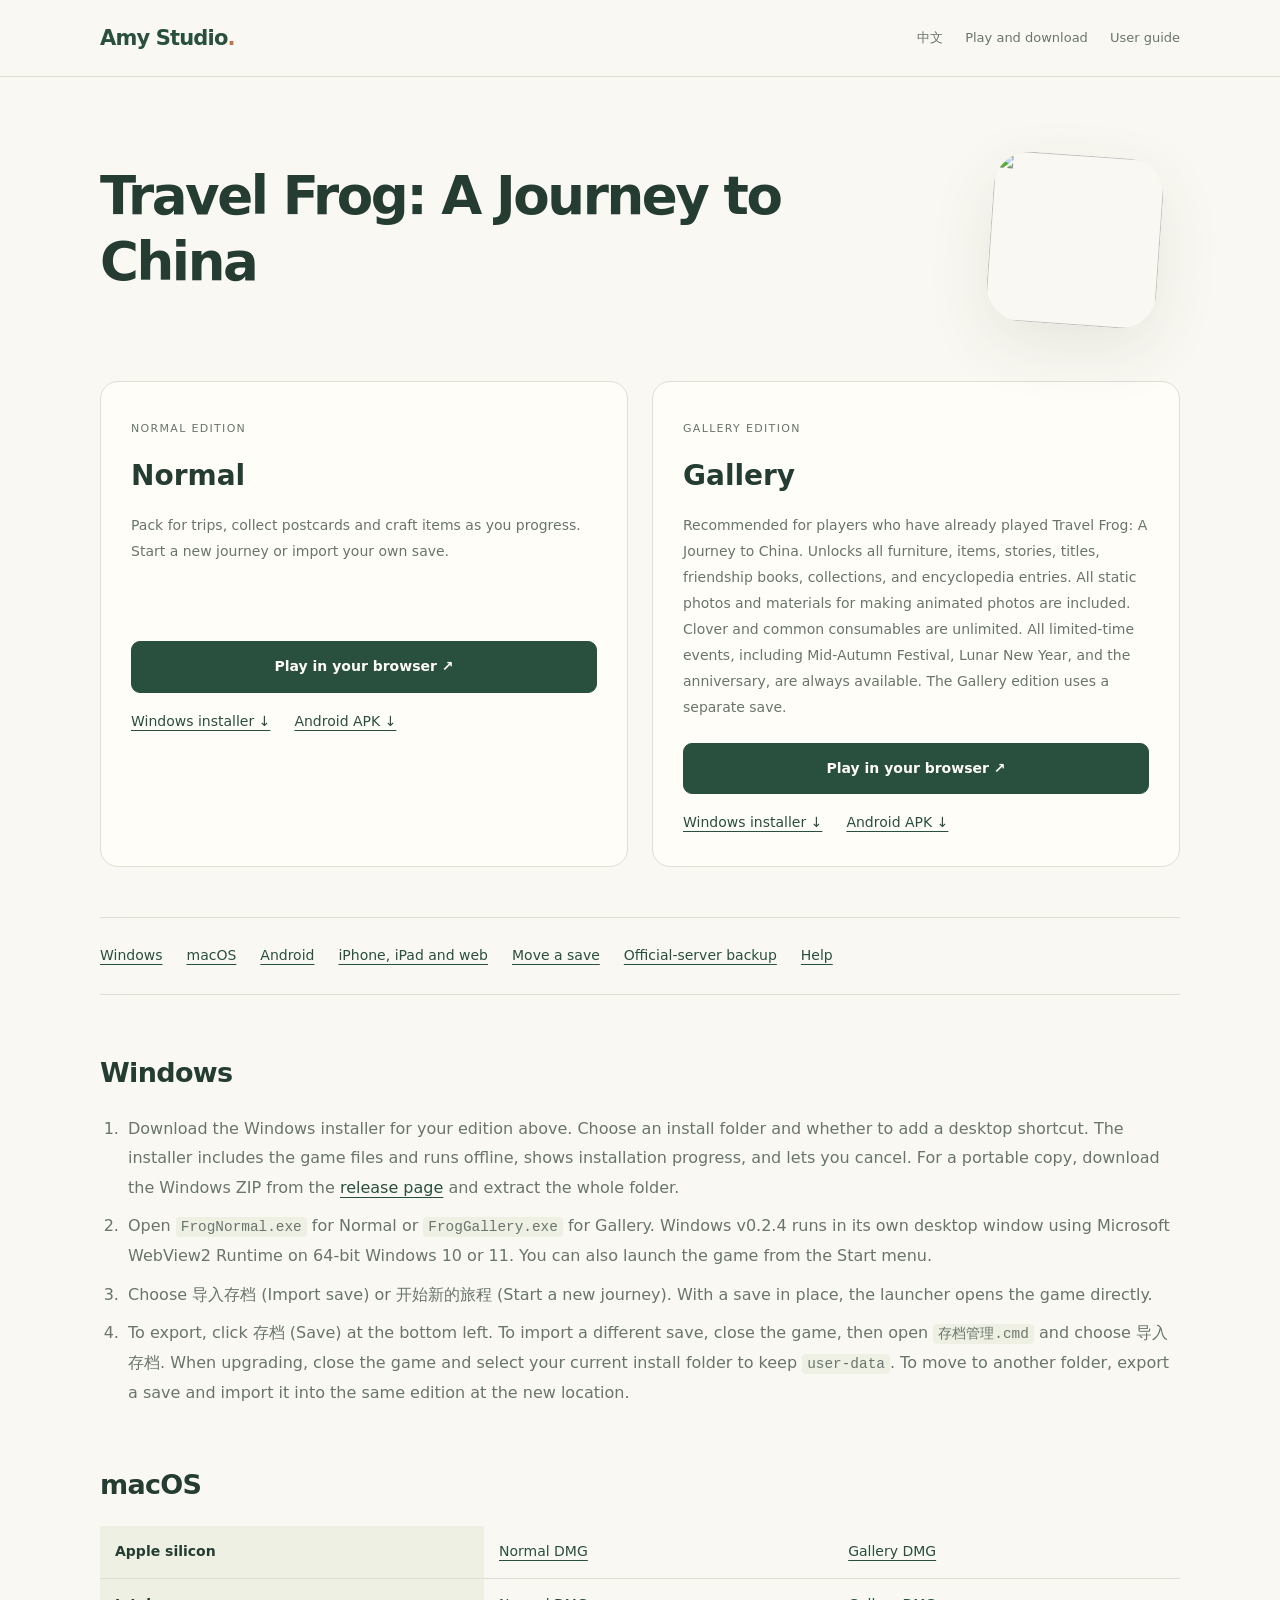
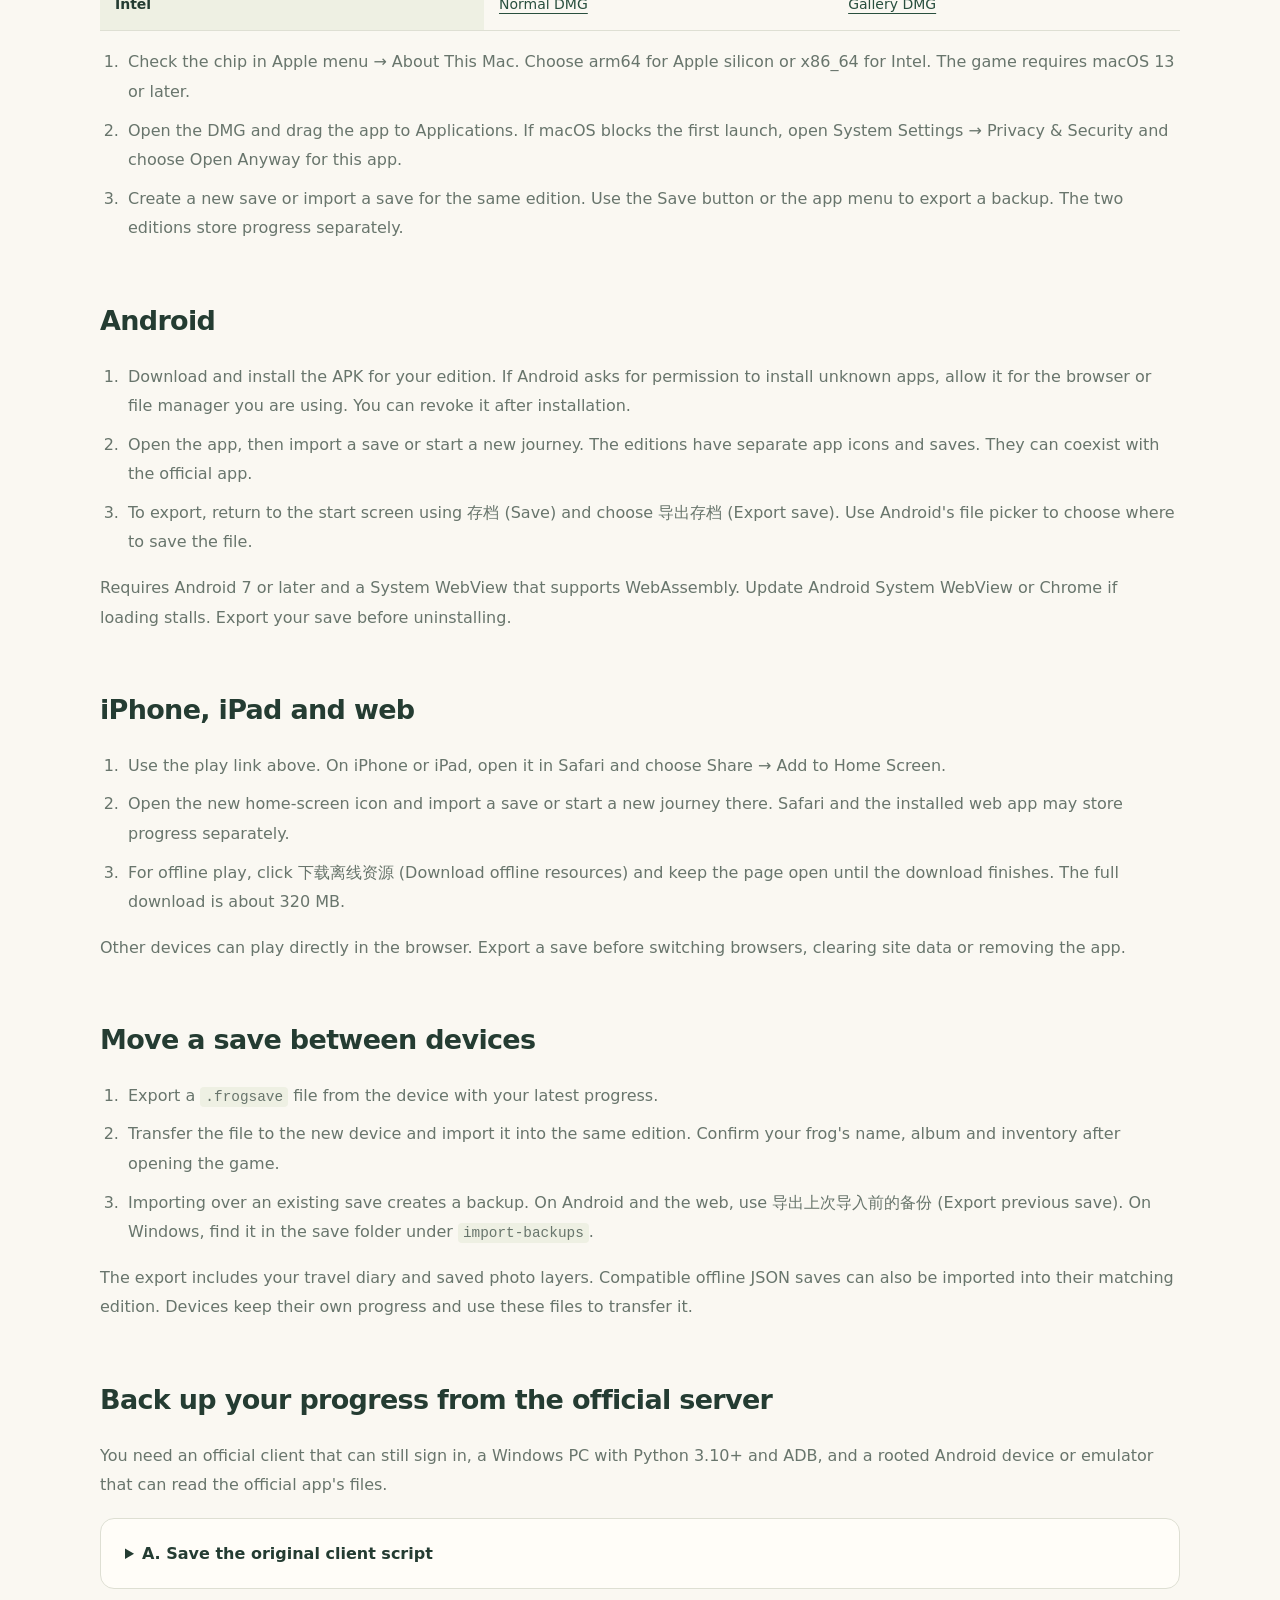
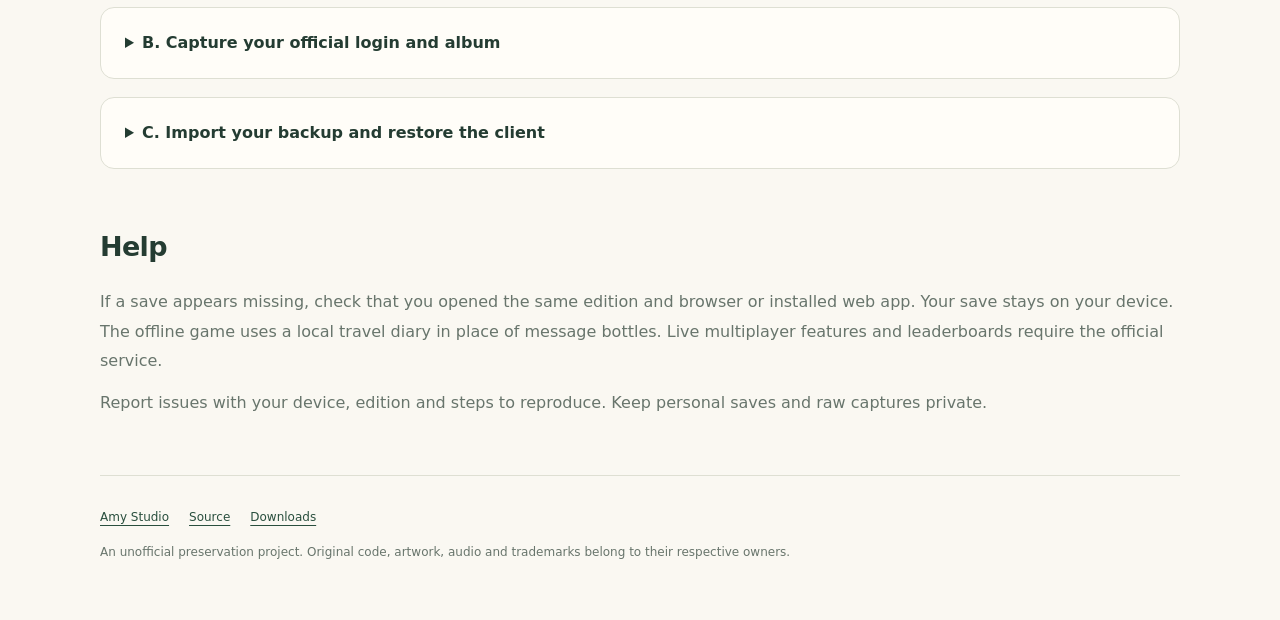
==== commit d0c4acc9: "Document Mac installation and save management" ====
--- a/mobile/studio.en.html
+++ b/mobile/studio.en.html
@@ -15,13 +15,14 @@
 <article class="card"><span class="edition">NORMAL EDITION</span><h2>Normal</h2><p>Pack for trips, collect postcards and craft items as you progress. Start a new journey or import your own save.</p><a class="button" href="play/index.html?edition=normal">Play in your browser ↗</a><div class="downloads"><a href="https://github.com/Amy22707/Travel-Frog/releases/download/v0.2.4/TravelFrogNormal-Setup.exe">Windows installer ↓</a><a href="https://github.com/Amy22707/Travel-Frog/releases/download/v0.2.4/FrogNormal.apk">Android APK ↓</a></div></article>
 <article class="card"><span class="edition">GALLERY EDITION</span><h2>Gallery</h2><p>Recommended for players who have already played Travel Frog: A Journey to China. Unlocks all furniture, items, stories, titles, friendship books, collections, and encyclopedia entries. All static photos and materials for making animated photos are included. Clover and common consumables are unlimited. All limited-time events, including Mid-Autumn Festival, Lunar New Year, and the anniversary, are always available. The Gallery edition uses a separate save.</p><a class="button" href="play/index.html?edition=gallery">Play in your browser ↗</a><div class="downloads"><a href="https://github.com/Amy22707/Travel-Frog/releases/download/v0.2.4/TravelFrogGallery-Setup.exe">Windows installer ↓</a><a href="https://github.com/Amy22707/Travel-Frog/releases/download/v0.2.4/FrogGallery.apk">Android APK ↓</a></div></article>
 </div>
-<nav class="contents" id="guide" aria-label="Guide contents"><a href="#windows">Windows</a><a href="#android">Android</a><a href="#ios">iPhone, iPad and web</a><a href="#saves">Move a save</a><a href="#official">Official-server backup</a><a href="#faq">Help</a></nav>
+<nav class="contents" id="guide" aria-label="Guide contents"><a href="#windows">Windows</a><a href="#macos">macOS</a><a href="#android">Android</a><a href="#ios">iPhone, iPad and web</a><a href="#saves">Move a save</a><a href="#official">Official-server backup</a><a href="#faq">Help</a></nav>
 <section id="windows"><h2>Windows</h2><ol>
 <li>Download the Windows installer for your edition above. Choose an install folder and whether to add a desktop shortcut. The installer includes the game files and runs offline, shows installation progress, and lets you cancel. For a portable copy, download the Windows ZIP from the <a href="https://github.com/Amy22707/Travel-Frog/releases/tag/v0.2.4">release page</a> and extract the whole folder.</li>
 <li>Open <code>FrogNormal.exe</code> for Normal or <code>FrogGallery.exe</code> for Gallery. Windows v0.2.4 runs in its own desktop window using Microsoft WebView2 Runtime on 64-bit Windows 10 or 11. You can also launch the game from the Start menu.</li>
 <li>Choose 导入存档 (Import save) or 开始新的旅程 (Start a new journey). With a save in place, the launcher opens the game directly.</li>
 <li>To export, click 存档 (Save) at the bottom left. To import a different save, close the game, then open <code>存档管理.cmd</code> and choose 导入存档. When upgrading, close the game and select your current install folder to keep <code>user-data</code>. To move to another folder, export a save and import it into the same edition at the new location.</li>
 </ol></section>
+<section id="macos"><h2>macOS</h2><div class="table-wrap"><table><tbody><tr><th>Apple silicon</th><td><a href="https://github.com/Amy22707/Travel-Frog/releases/download/v0.2.4/TravelFrogNormal-macOS-arm64.dmg">Normal DMG</a></td><td><a href="https://github.com/Amy22707/Travel-Frog/releases/download/v0.2.4/TravelFrogGallery-macOS-arm64.dmg">Gallery DMG</a></td></tr><tr><th>Intel</th><td><a href="https://github.com/Amy22707/Travel-Frog/releases/download/v0.2.4/TravelFrogNormal-macOS-x86_64.dmg">Normal DMG</a></td><td><a href="https://github.com/Amy22707/Travel-Frog/releases/download/v0.2.4/TravelFrogGallery-macOS-x86_64.dmg">Gallery DMG</a></td></tr></tbody></table></div><ol><li>Check the chip in Apple menu → About This Mac. Choose arm64 for Apple silicon or x86_64 for Intel. The game requires macOS 13 or later.</li><li>Open the DMG and drag the app to Applications. If macOS blocks the first launch, open System Settings → Privacy &amp; Security and choose Open Anyway for this app.</li><li>Create a new save or import a save for the same edition. Use the Save button or the app menu to export a backup. The two editions store progress separately.</li></ol></section>
 <section id="android"><h2>Android</h2><ol>
 <li>Download and install the APK for your edition. If Android asks for permission to install unknown apps, allow it for the browser or file manager you are using. You can revoke it after installation.</li>
 <li>Open the app, then import a save or start a new journey. The editions have separate app icons and saves. They can coexist with the official app.</li>
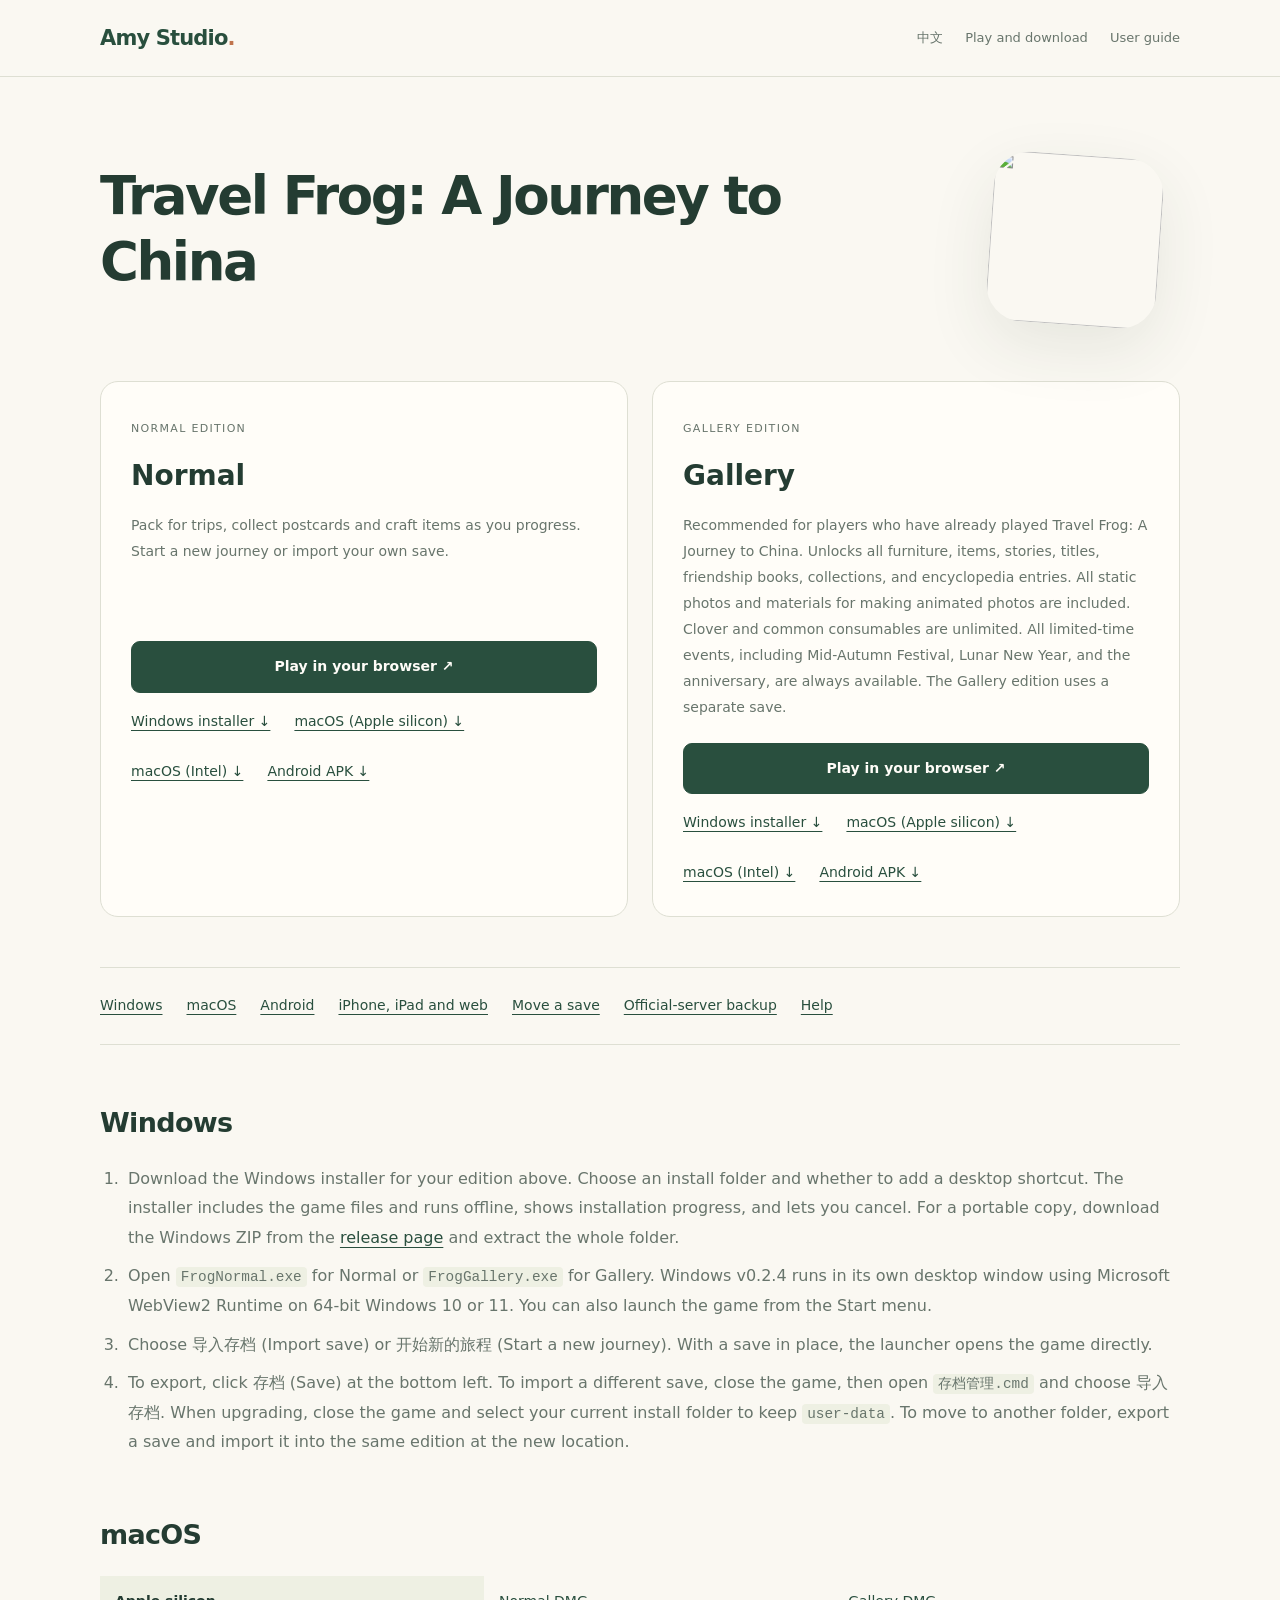
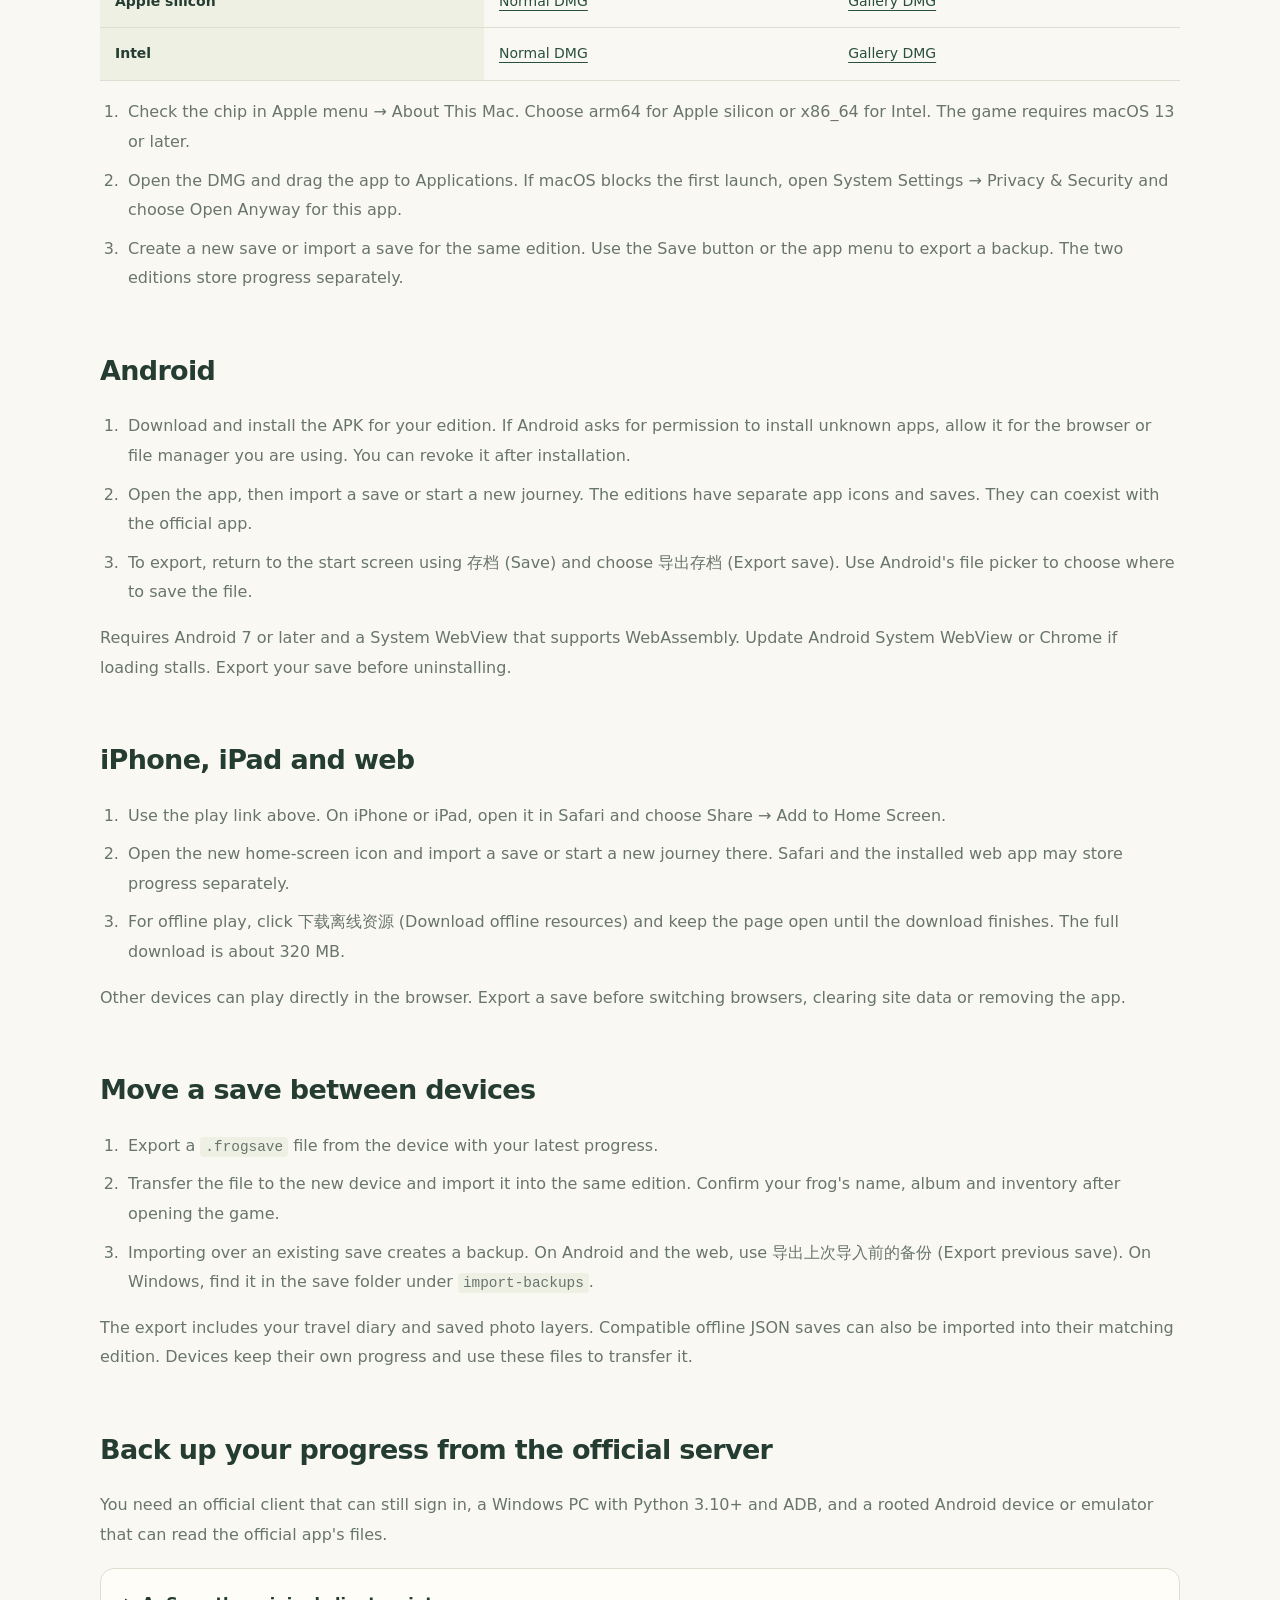
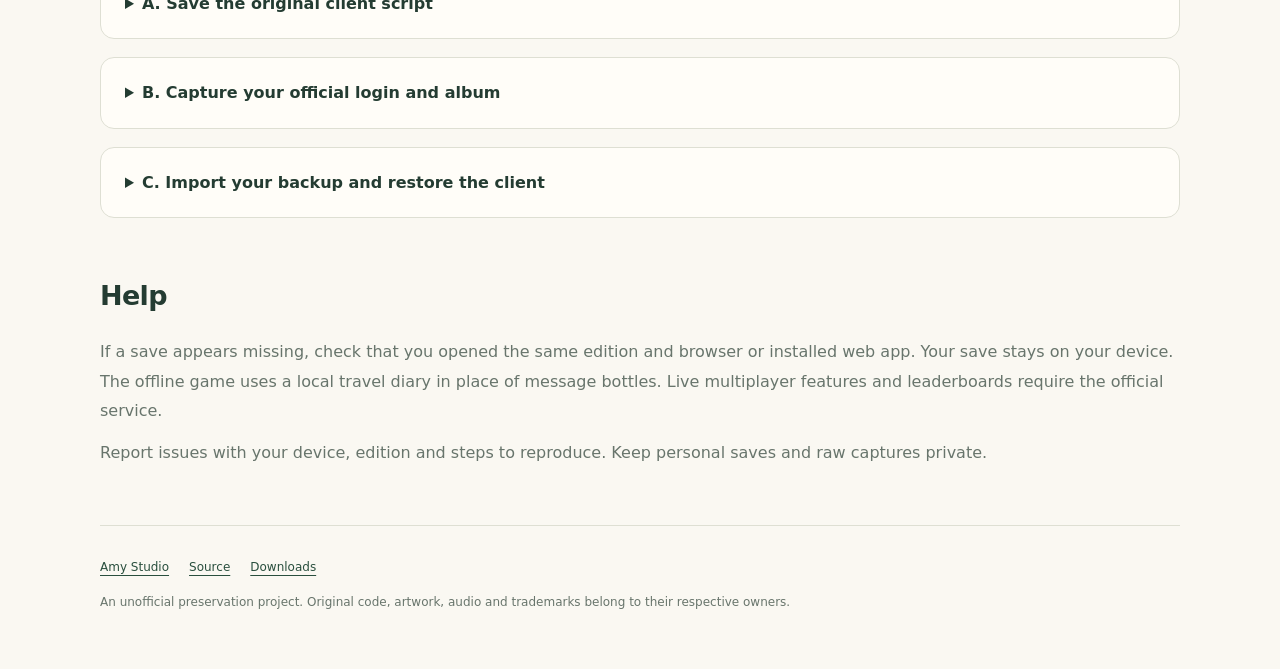
==== commit 5c42cf99: "Add Mac downloads to both edition cards" ====
--- a/mobile/studio.en.html
+++ b/mobile/studio.en.html
@@ -12,8 +12,8 @@
 <main class="shell">
 <div class="hero"><h1>Travel Frog: A Journey to China</h1><img src="play/icon-192.png" width="170" height="170" alt=""></div>
 <div class="grid" id="versions">
-<article class="card"><span class="edition">NORMAL EDITION</span><h2>Normal</h2><p>Pack for trips, collect postcards and craft items as you progress. Start a new journey or import your own save.</p><a class="button" href="play/index.html?edition=normal">Play in your browser ↗</a><div class="downloads"><a href="https://github.com/Amy22707/Travel-Frog/releases/download/v0.2.4/TravelFrogNormal-Setup.exe">Windows installer ↓</a><a href="https://github.com/Amy22707/Travel-Frog/releases/download/v0.2.4/FrogNormal.apk">Android APK ↓</a></div></article>
-<article class="card"><span class="edition">GALLERY EDITION</span><h2>Gallery</h2><p>Recommended for players who have already played Travel Frog: A Journey to China. Unlocks all furniture, items, stories, titles, friendship books, collections, and encyclopedia entries. All static photos and materials for making animated photos are included. Clover and common consumables are unlimited. All limited-time events, including Mid-Autumn Festival, Lunar New Year, and the anniversary, are always available. The Gallery edition uses a separate save.</p><a class="button" href="play/index.html?edition=gallery">Play in your browser ↗</a><div class="downloads"><a href="https://github.com/Amy22707/Travel-Frog/releases/download/v0.2.4/TravelFrogGallery-Setup.exe">Windows installer ↓</a><a href="https://github.com/Amy22707/Travel-Frog/releases/download/v0.2.4/FrogGallery.apk">Android APK ↓</a></div></article>
+<article class="card"><span class="edition">NORMAL EDITION</span><h2>Normal</h2><p>Pack for trips, collect postcards and craft items as you progress. Start a new journey or import your own save.</p><a class="button" href="play/index.html?edition=normal">Play in your browser ↗</a><div class="downloads"><a href="https://github.com/Amy22707/Travel-Frog/releases/download/v0.2.4/TravelFrogNormal-Setup.exe">Windows installer ↓</a><a href="https://github.com/Amy22707/Travel-Frog/releases/download/v0.2.4/TravelFrogNormal-macOS-arm64.dmg">macOS (Apple silicon) ↓</a><a href="https://github.com/Amy22707/Travel-Frog/releases/download/v0.2.4/TravelFrogNormal-macOS-x86_64.dmg">macOS (Intel) ↓</a><a href="https://github.com/Amy22707/Travel-Frog/releases/download/v0.2.4/FrogNormal.apk">Android APK ↓</a></div></article>
+<article class="card"><span class="edition">GALLERY EDITION</span><h2>Gallery</h2><p>Recommended for players who have already played Travel Frog: A Journey to China. Unlocks all furniture, items, stories, titles, friendship books, collections, and encyclopedia entries. All static photos and materials for making animated photos are included. Clover and common consumables are unlimited. All limited-time events, including Mid-Autumn Festival, Lunar New Year, and the anniversary, are always available. The Gallery edition uses a separate save.</p><a class="button" href="play/index.html?edition=gallery">Play in your browser ↗</a><div class="downloads"><a href="https://github.com/Amy22707/Travel-Frog/releases/download/v0.2.4/TravelFrogGallery-Setup.exe">Windows installer ↓</a><a href="https://github.com/Amy22707/Travel-Frog/releases/download/v0.2.4/TravelFrogGallery-macOS-arm64.dmg">macOS (Apple silicon) ↓</a><a href="https://github.com/Amy22707/Travel-Frog/releases/download/v0.2.4/TravelFrogGallery-macOS-x86_64.dmg">macOS (Intel) ↓</a><a href="https://github.com/Amy22707/Travel-Frog/releases/download/v0.2.4/FrogGallery.apk">Android APK ↓</a></div></article>
 </div>
 <nav class="contents" id="guide" aria-label="Guide contents"><a href="#windows">Windows</a><a href="#macos">macOS</a><a href="#android">Android</a><a href="#ios">iPhone, iPad and web</a><a href="#saves">Move a save</a><a href="#official">Official-server backup</a><a href="#faq">Help</a></nav>
 <section id="windows"><h2>Windows</h2><ol>
